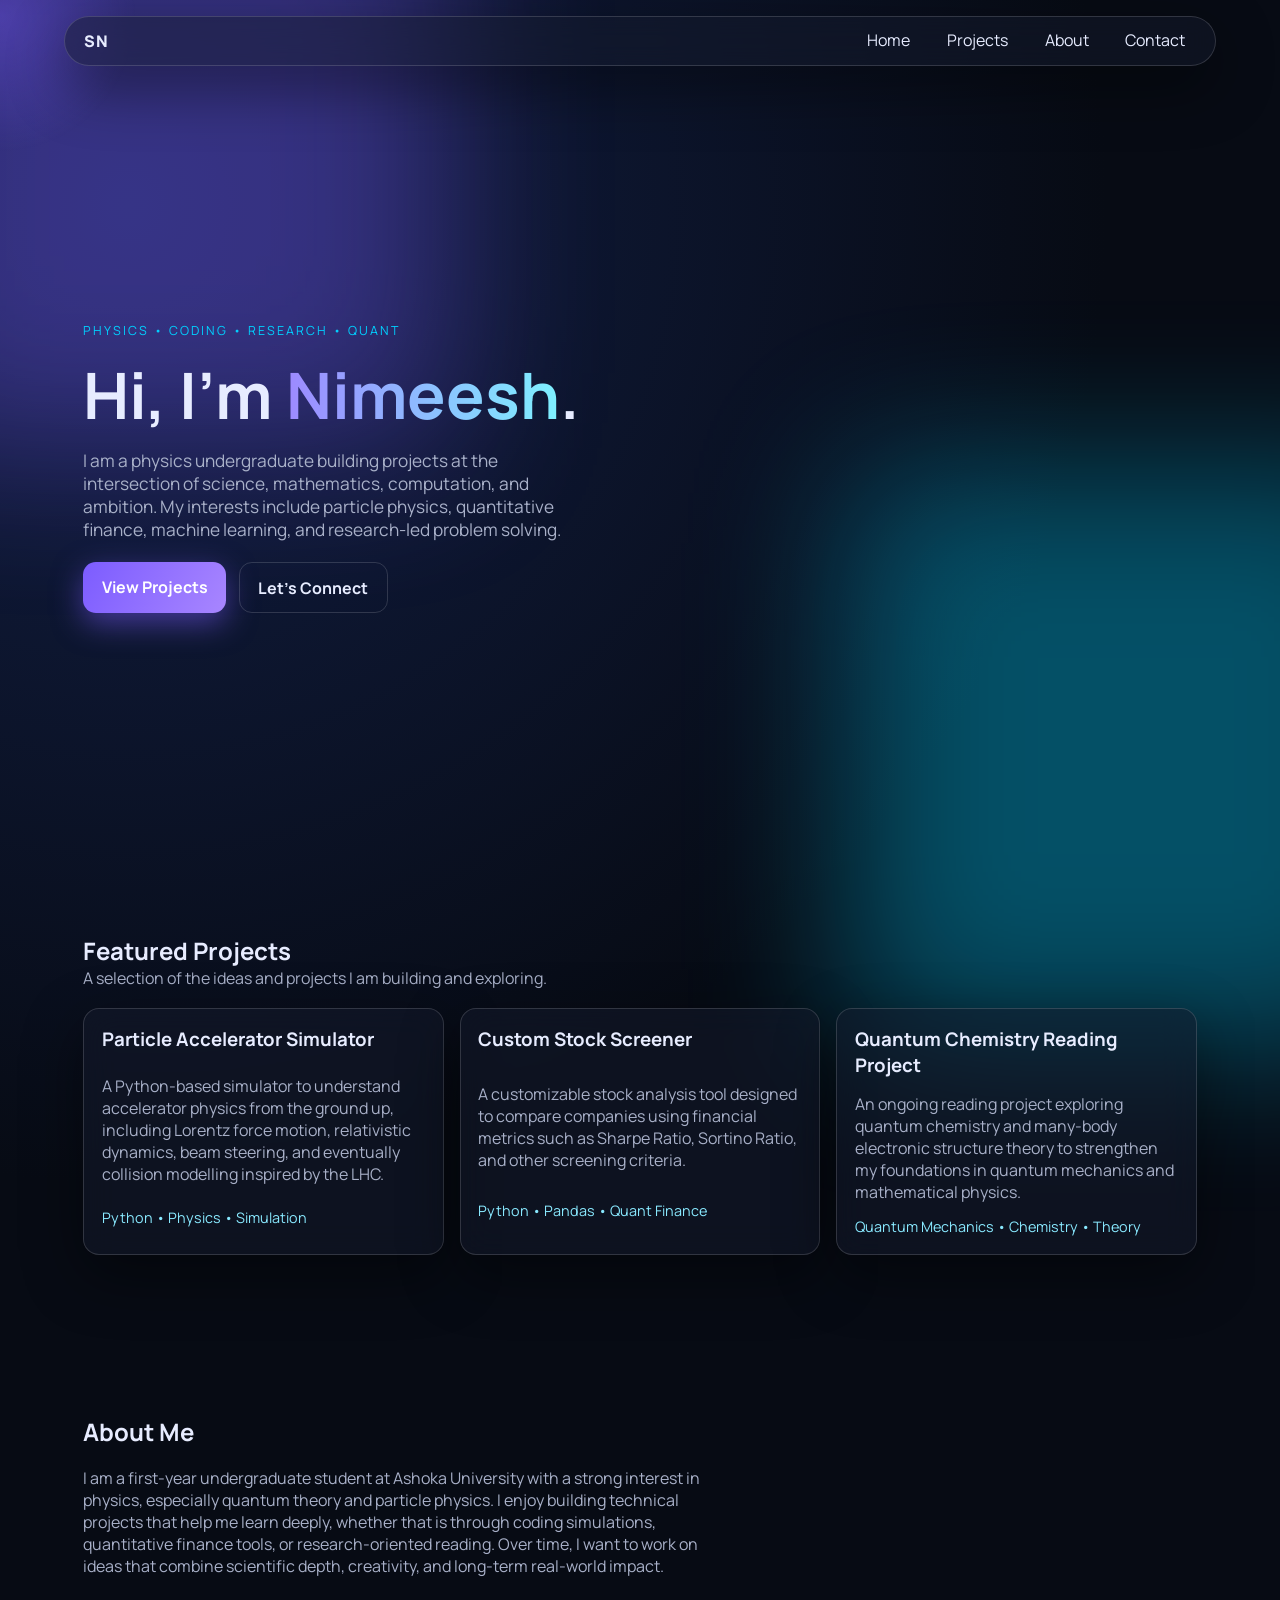
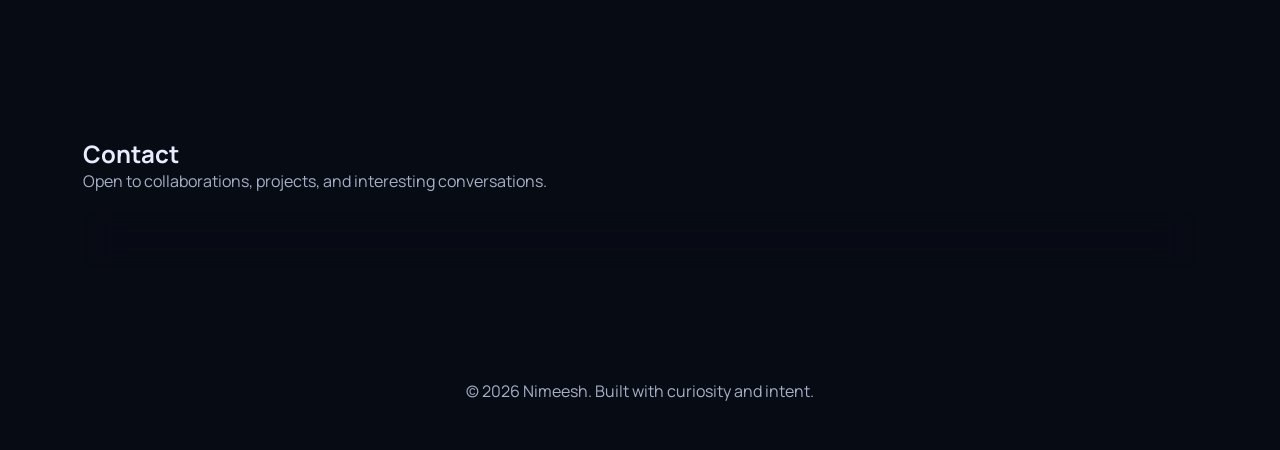
==== index.html @ ecf516fc "Add files via upload" ====
<!DOCTYPE html>
<html lang="en">

<head>
  <meta charset="UTF-8" />
  <meta name="viewport" content="width=device-width, initial-scale=1.0" />
  <title>Portfolio | Nimeesh</title>
  <meta name="description"
    content="Personal portfolio of Nimeesh, a physics undergraduate interested in particle physics, quantitative finance, coding, and research-driven projects." />
  <link rel="preconnect" href="https://fonts.googleapis.com" />
  <link rel="preconnect" href="https://fonts.gstatic.com" crossorigin />
  <link href="https://fonts.googleapis.com/css2?family=Manrope:wght@400;500;700;800&display=swap" rel="stylesheet" />
  <link rel="stylesheet" href="styles.css" />
</head>

<body>
  <div class="cursor-glow" aria-hidden="true"></div>

  <header class="site-header glass">
    <a class="brand" href="#home">SN</a>
    <nav>
      <button class="menu-toggle" aria-expanded="false" aria-controls="primary-nav">
        Menu
      </button>
      <ul id="primary-nav" class="nav-links">
        <li><a href="#home">Home</a></li>
        <li><a href="#projects">Projects</a></li>
        <li><a href="#about">About</a></li>
        <li><a href="#contact">Contact</a></li>
      </ul>
    </nav>
  </header>

  <main id="home" data-page class="page active">
    <section class="hero section reveal">
      <p class="eyebrow">Physics • Coding • Research • Quant</p>
      <h1>Hi, I'm <span class="text-gradient">Nimeesh</span>.</h1>
      <p class="lead">
        I am a physics undergraduate building projects at the intersection of
        science, mathematics, computation, and ambition. My interests include
        particle physics, quantitative finance, machine learning, and research-led problem solving.
      </p>
      <div class="cta-group">
        <a class="btn btn-primary" href="#projects">View Projects</a>
        <a class="btn btn-secondary" href="#contact">Let's Connect</a>
      </div>
    </section>

    <section id="projects" class="section reveal">
      <div class="section-head">
        <h2>Featured Projects</h2>
        <p>A selection of the ideas and projects I am building and exploring.</p>
      </div>

      <div class="project-grid">
        <article class="project-card glass floating">
          <h3>Particle Accelerator Simulator</h3>
          <p>
            A Python-based simulator to understand accelerator physics from the ground up,
            including Lorentz force motion, relativistic dynamics, beam steering,
            and eventually collision modelling inspired by the LHC.
          </p>
          <span>Python • Physics • Simulation</span>
        </article>

        <article class="project-card glass floating">
          <h3>Custom Stock Screener</h3>
          <p>
            A customizable stock analysis tool designed to compare companies using
            financial metrics such as Sharpe Ratio, Sortino Ratio, and other screening criteria.
          </p>
          <span>Python • Pandas • Quant Finance</span>
        </article>

        <article class="project-card glass floating">
          <h3>Quantum Chemistry Reading Project</h3>
          <p>
            An ongoing reading project exploring quantum chemistry and many-body electronic
            structure theory to strengthen my foundations in quantum mechanics and mathematical physics.
          </p>
          <span>Quantum Mechanics • Chemistry • Theory</span>
        </article>
      </div>
    </section>

    <section id="about" class="section reveal">
      <div class="section-head">
        <h2>About Me</h2>
      </div>
      <p class="about-copy">
        I am a first-year undergraduate student at Ashoka University with a strong interest
        in physics, especially quantum theory and particle physics. I enjoy building technical
        projects that help me learn deeply, whether that is through coding simulations,
        quantitative finance tools, or research-oriented reading. Over time, I want to work on
        ideas that combine scientific depth, creativity, and long-term real-world impact.
      </p>
    </section>

    <section id="contact" class="section reveal">
      <div class="section-head">
        <h2>Contact</h2>
        <p>Open to collaborations, projects, and interesting conversations.</p>
      </div>
      <div class="contact-panel glass">
        <a href="mailto:nimeesh16.2007@gmail.com">nimeesh16.2007@gmail.com</a>
        <a href="https://www.linkedin.com/in/your-linkedin" target="_blank" rel="noreferrer">LinkedIn</a>
        <a href="https://github.com/your-github-username" target="_blank" rel="noreferrer">GitHub</a>
      </div>
    </section>
  </main>

  <footer class="site-footer">
    <p>© <span id="year"></span> Nimeesh. Built with curiosity and intent.</p>
  </footer>

  <script src="script.js"></script>
</body>

</html>
---- styles.css ----
:root {
  --bg: #070b14;
  --panel: rgba(20, 26, 44, 0.5);
  --text: #e7ecff;
  --muted: #a8b0c8;
  --accent: #7c5cff;
  --accent-2: #00d0ff;
  --line: rgba(255, 255, 255, 0.15);
  --shadow: 0 20px 60px rgba(0, 0, 0, 0.45);
}

* {
  box-sizing: border-box;
}

html {
  scroll-behavior: smooth;
}

body {
  margin: 0;
  min-height: 100vh;
  font-family: "Manrope", system-ui, sans-serif;
  color: var(--text);
  background: radial-gradient(circle at 10% 10%, #121f46, #070b14 45%), var(--bg);
  overflow-x: hidden;
}

body::before,
body::after {
  content: "";
  position: fixed;
  inset: auto;
  width: 36rem;
  height: 36rem;
  filter: blur(80px);
  opacity: 0.35;
  z-index: -1;
  animation: drift 14s ease-in-out infinite;
}

body::before {
  top: -8rem;
  left: -8rem;
  background: var(--accent);
}

body::after {
  right: -9rem;
  bottom: -9rem;
  background: var(--accent-2);
  animation-delay: -6s;
}

@keyframes drift {
  0%,
  100% {
    transform: translate3d(0, 0, 0) scale(1);
  }
  50% {
    transform: translate3d(3rem, -2rem, 0) scale(1.1);
  }
}

.glass {
  background: var(--panel);
  border: 1px solid var(--line);
  backdrop-filter: blur(16px);
  box-shadow: var(--shadow);
}

.cursor-glow {
  position: fixed;
  width: 20rem;
  height: 20rem;
  border-radius: 50%;
  background: radial-gradient(circle, rgba(124, 92, 255, 0.35), transparent 60%);
  pointer-events: none;
  z-index: -1;
  transform: translate(-50%, -50%);
  transition: left 0.18s ease, top 0.18s ease;
}

.site-header {
  position: sticky;
  top: 1rem;
  max-width: 72rem;
  margin: 1rem auto;
  padding: 0.8rem 1.2rem;
  border-radius: 999px;
  display: flex;
  align-items: center;
  justify-content: space-between;
  z-index: 9;
}

.brand {
  color: var(--text);
  text-decoration: none;
  font-weight: 800;
  letter-spacing: 0.08em;
}

.menu-toggle {
  display: none;
  background: transparent;
  color: var(--text);
  border: 1px solid var(--line);
  border-radius: 0.8rem;
  padding: 0.4rem 0.8rem;
}

.nav-links {
  display: flex;
  list-style: none;
  gap: 1rem;
  margin: 0;
  padding: 0;
}

.nav-links a {
  color: var(--text);
  text-decoration: none;
  padding: 0.4rem 0.65rem;
  border-radius: 0.6rem;
  transition: background 0.25s ease, transform 0.25s ease;
}

.nav-links a:hover {
  background: rgba(255, 255, 255, 0.1);
  transform: translateY(-2px);
}

.page {
  opacity: 0;
  transform: translateY(20px) scale(0.98);
  transition: opacity 0.6s ease, transform 0.6s ease;
}

.page.active {
  opacity: 1;
  transform: translateY(0) scale(1);
}

.section {
  max-width: 72rem;
  margin: 0 auto;
  padding: 5rem 1.2rem;
}

.hero {
  min-height: calc(100vh - 8rem);
  display: grid;
  align-content: center;
  gap: 1.3rem;
}

.eyebrow {
  text-transform: uppercase;
  color: var(--accent-2);
  letter-spacing: 0.16em;
  font-size: 0.78rem;
}

h1,
h2,
h3,
p {
  margin: 0;
}

h1 {
  font-size: clamp(2.2rem, 5vw, 4.2rem);
  line-height: 1.08;
}

.text-gradient {
  background: linear-gradient(90deg, #9d89ff, #7ef1ff);
  -webkit-background-clip: text;
  color: transparent;
}

.lead {
  color: var(--muted);
  max-width: 46ch;
  font-size: 1.08rem;
}

.cta-group {
  display: flex;
  flex-wrap: wrap;
  gap: 0.8rem;
}

.btn {
  text-decoration: none;
  font-weight: 700;
  padding: 0.85rem 1.15rem;
  border-radius: 0.8rem;
  transition: transform 0.25s ease, box-shadow 0.25s ease;
}

.btn:hover {
  transform: translateY(-2px);
}

.btn-primary {
  color: white;
  background: linear-gradient(120deg, var(--accent), #a886ff);
  box-shadow: 0 10px 30px rgba(124, 92, 255, 0.5);
}

.btn-secondary {
  color: var(--text);
  border: 1px solid var(--line);
}

.section-head {
  margin-bottom: 1.2rem;
}

.section-head p,
.about-copy {
  color: var(--muted);
  max-width: 62ch;
}

.project-grid {
  display: grid;
  grid-template-columns: repeat(auto-fit, minmax(220px, 1fr));
  gap: 1rem;
}

.project-card {
  border-radius: 1rem;
  padding: 1.1rem;
  display: grid;
  gap: 0.9rem;
}

.project-card p {
  color: var(--muted);
}

.project-card span {
  color: #89e9ff;
  font-size: 0.9rem;
}

.floating {
  animation: bob 5s ease-in-out infinite;
}

.floating:nth-child(2) {
  animation-delay: -1.6s;
}

.floating:nth-child(3) {
  animation-delay: -3.1s;
}

@keyframes bob {
  0%,
  100% {
    transform: translateY(0);
  }
  50% {
    transform: translateY(-6px);
  }
}

.contact-panel {
  border-radius: 1rem;
  padding: 1rem;
  display: flex;
  flex-wrap: wrap;
  gap: 1rem;
}

.contact-panel a {
  color: var(--text);
  text-decoration: none;
  border-bottom: 1px solid transparent;
  transition: border-color 0.2s ease;
}

.contact-panel a:hover {
  border-color: currentColor;
}

.site-footer {
  padding: 2rem 1rem 3rem;
  text-align: center;
  color: var(--muted);
}

.reveal {
  opacity: 0;
  transform: translateY(26px);
  transition: opacity 0.6s ease, transform 0.6s ease;
}

.reveal.visible {
  opacity: 1;
  transform: translateY(0);
}

@media (max-width: 760px) {
  .site-header {
    border-radius: 1rem;
  }

  .menu-toggle {
    display: inline-block;
  }

  .nav-links {
    position: absolute;
    right: 1rem;
    top: 4rem;
    flex-direction: column;
    width: min(60vw, 13rem);
    padding: 0.8rem;
    border-radius: 0.8rem;
    background: #0f1731;
    border: 1px solid var(--line);
    display: none;
  }

  .nav-links.open {
    display: flex;
  }
}
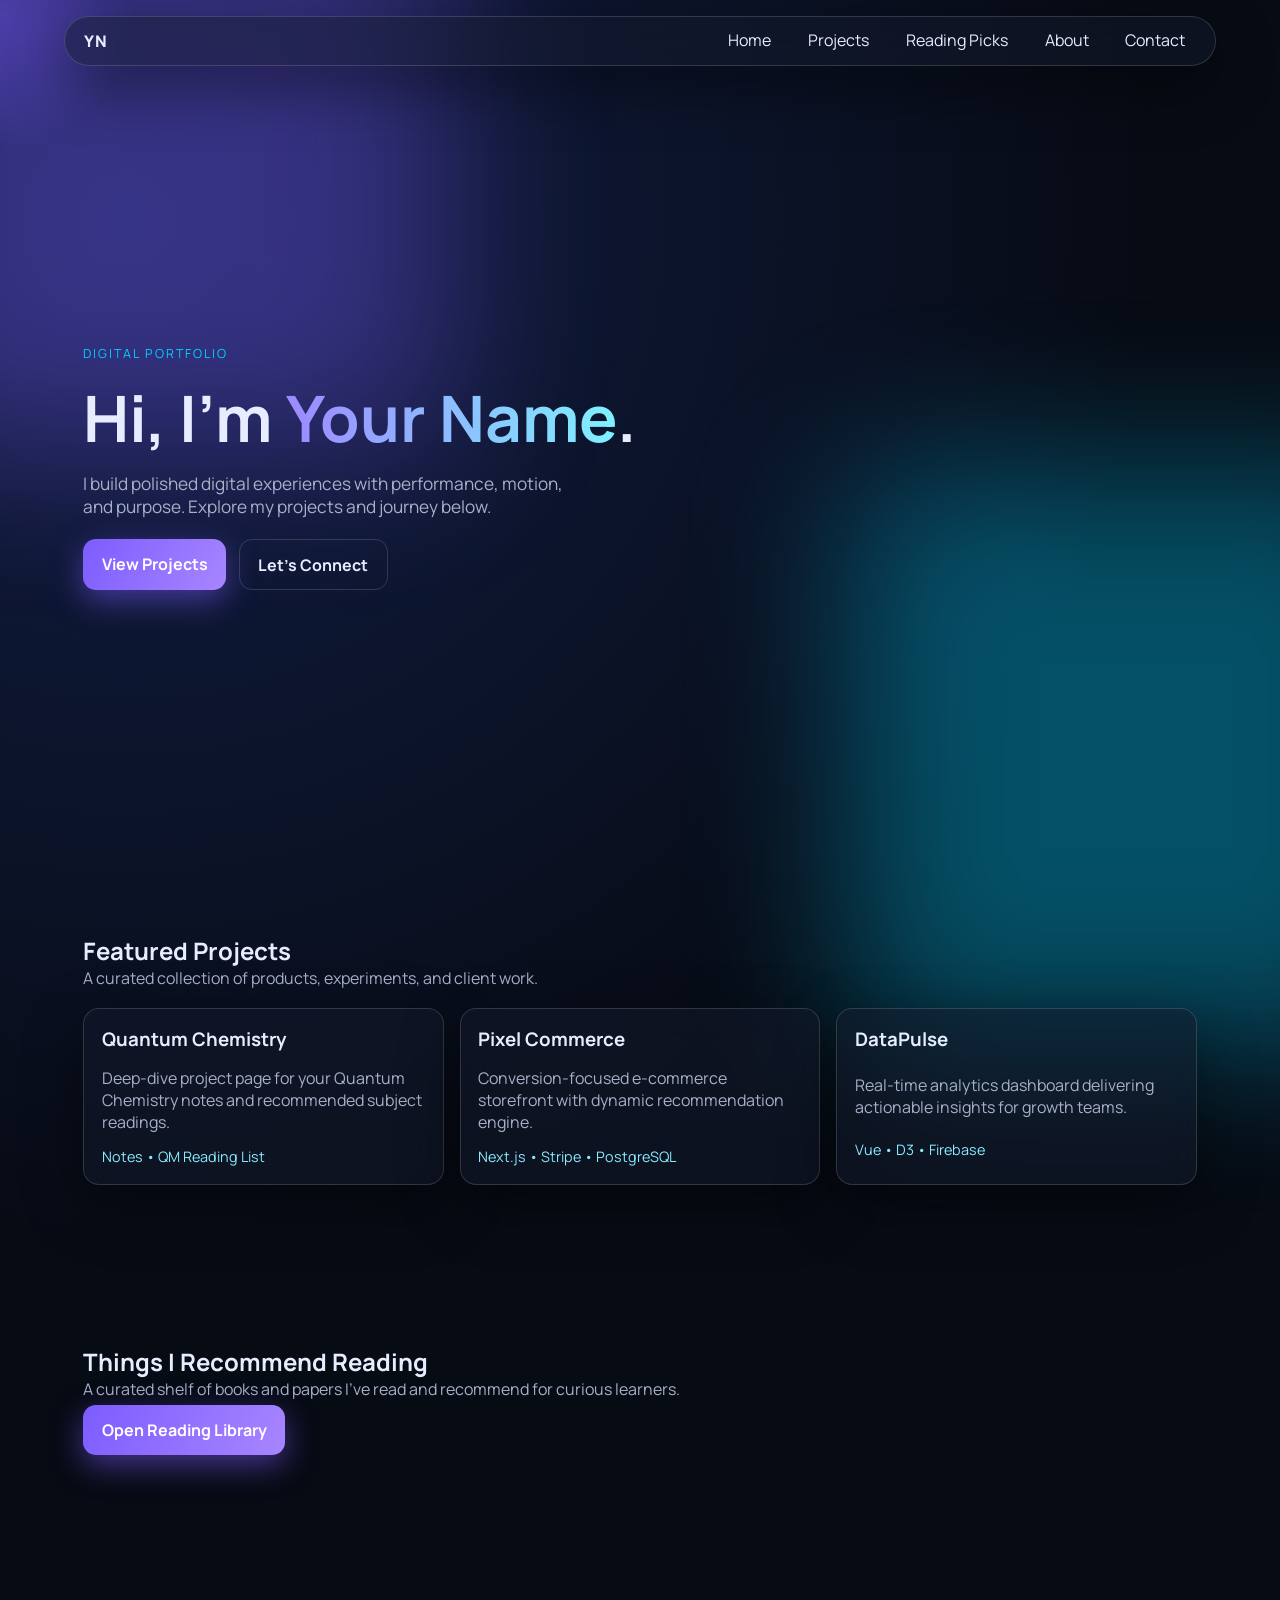
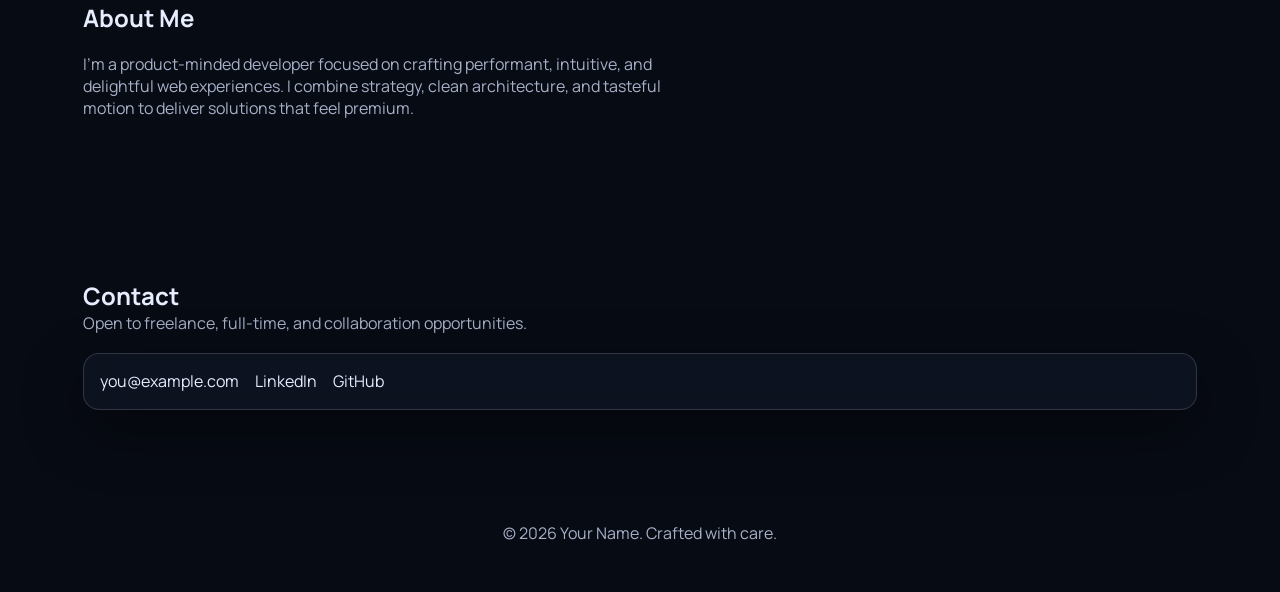
==== commit 154d4e0b: "Add files via upload" ====
--- a/index.html
+++ b/index.html
@@ -2,118 +2,117 @@
 <html lang="en">
 
 <head>
-  <meta charset="UTF-8" />
-  <meta name="viewport" content="width=device-width, initial-scale=1.0" />
-  <title>Portfolio | Nimeesh</title>
-  <meta name="description"
-    content="Personal portfolio of Nimeesh, a physics undergraduate interested in particle physics, quantitative finance, coding, and research-driven projects." />
-  <link rel="preconnect" href="https://fonts.googleapis.com" />
-  <link rel="preconnect" href="https://fonts.gstatic.com" crossorigin />
-  <link href="https://fonts.googleapis.com/css2?family=Manrope:wght@400;500;700;800&display=swap" rel="stylesheet" />
-  <link rel="stylesheet" href="styles.css" />
+    <meta charset="UTF-8" />
+    <meta name="viewport" content="width=device-width, initial-scale=1.0" />
+    <title>Portfolio | Your Name</title>
+    <meta name="description"
+        content="Professional personal website to showcase projects, skills, and contact information." />
+    <link rel="preconnect" href="https://fonts.googleapis.com" />
+    <link rel="preconnect" href="https://fonts.gstatic.com" crossorigin />
+    <link href="https://fonts.googleapis.com/css2?family=Manrope:wght@400;500;700;800&display=swap" rel="stylesheet" />
+    <link rel="stylesheet" href="styles.css" />
 </head>
 
 <body>
-  <div class="cursor-glow" aria-hidden="true"></div>
+    <div class="cursor-glow" aria-hidden="true"></div>
 
-  <header class="site-header glass">
-    <a class="brand" href="#home">SN</a>
-    <nav>
-      <button class="menu-toggle" aria-expanded="false" aria-controls="primary-nav">
-        Menu
-      </button>
-      <ul id="primary-nav" class="nav-links">
-        <li><a href="#home">Home</a></li>
-        <li><a href="#projects">Projects</a></li>
-        <li><a href="#about">About</a></li>
-        <li><a href="#contact">Contact</a></li>
-      </ul>
-    </nav>
-  </header>
+    <header class="site-header glass">
+        <a class="brand" href="index.html#home">YN</a>
+        <nav>
+            <button class="menu-toggle" aria-expanded="false" aria-controls="primary-nav">
+                Menu
+            </button>
+            <ul id="primary-nav" class="nav-links">
+                <li><a href="#home">Home</a></li>
+                <li><a href="#projects">Projects</a></li>
+                <li><a href="#reading-picks">Reading Picks</a></li>
+                <li><a href="#about">About</a></li>
+                <li><a href="#contact">Contact</a></li>
+            </ul>
+        </nav>
+    </header>
 
-  <main id="home" data-page class="page active">
-    <section class="hero section reveal">
-      <p class="eyebrow">Physics • Coding • Research • Quant</p>
-      <h1>Hi, I'm <span class="text-gradient">Nimeesh</span>.</h1>
-      <p class="lead">
-        I am a physics undergraduate building projects at the intersection of
-        science, mathematics, computation, and ambition. My interests include
-        particle physics, quantitative finance, machine learning, and research-led problem solving.
-      </p>
-      <div class="cta-group">
-        <a class="btn btn-primary" href="#projects">View Projects</a>
-        <a class="btn btn-secondary" href="#contact">Let's Connect</a>
-      </div>
-    </section>
+    <main id="home" data-page class="page active">
+        <section class="hero section reveal">
+            <p class="eyebrow">Digital Portfolio</p>
+            <h1>Hi, I'm <span class="text-gradient">Your Name</span>.</h1>
+            <p class="lead">
+                I build polished digital experiences with performance, motion, and purpose.
+                Explore my projects and journey below.
+            </p>
+            <div class="cta-group">
+                <a class="btn btn-primary" href="#projects">View Projects</a>
+                <a class="btn btn-secondary" href="#contact">Let's Connect</a>
+            </div>
+        </section>
 
-    <section id="projects" class="section reveal">
-      <div class="section-head">
-        <h2>Featured Projects</h2>
-        <p>A selection of the ideas and projects I am building and exploring.</p>
-      </div>
+        <section id="projects" class="section reveal">
+            <div class="section-head">
+                <h2>Featured Projects</h2>
+                <p>A curated collection of products, experiments, and client work.</p>
+            </div>
 
-      <div class="project-grid">
-        <article class="project-card glass floating">
-          <h3>Particle Accelerator Simulator</h3>
-          <p>
-            A Python-based simulator to understand accelerator physics from the ground up,
-            including Lorentz force motion, relativistic dynamics, beam steering,
-            and eventually collision modelling inspired by the LHC.
-          </p>
-          <span>Python • Physics • Simulation</span>
-        </article>
+            <div class="project-grid">
+                <a class="project-card glass floating card-link" href="quantum-chemistry.html">
+                    <h3>Quantum Chemistry</h3>
+                    <p>
+                        Deep-dive project page for your Quantum Chemistry notes and recommended subject
+                        readings.
+                    </p>
+                    <span>Notes • QM Reading List</span>
+                </a>
+                <article class="project-card glass floating">
+                    <h3>Pixel Commerce</h3>
+                    <p>Conversion-focused e-commerce storefront with dynamic recommendation engine.</p>
+                    <span>Next.js • Stripe • PostgreSQL</span>
+                </article>
+                <article class="project-card glass floating">
+                    <h3>DataPulse</h3>
+                    <p>Real-time analytics dashboard delivering actionable insights for growth teams.</p>
+                    <span>Vue • D3 • Firebase</span>
+                </article>
+            </div>
+        </section>
 
-        <article class="project-card glass floating">
-          <h3>Custom Stock Screener</h3>
-          <p>
-            A customizable stock analysis tool designed to compare companies using
-            financial metrics such as Sharpe Ratio, Sortino Ratio, and other screening criteria.
-          </p>
-          <span>Python • Pandas • Quant Finance</span>
-        </article>
+        <section id="reading-picks" class="section reveal">
+            <div class="section-head">
+                <h2>Things I Recommend Reading</h2>
+                <p>
+                    A curated shelf of books and papers I've read and recommend for curious learners.
+                </p>
+            </div>
+            <a class="btn btn-primary" href="recommended-readings.html">Open Reading Library</a>
+        </section>
 
-        <article class="project-card glass floating">
-          <h3>Quantum Chemistry Reading Project</h3>
-          <p>
-            An ongoing reading project exploring quantum chemistry and many-body electronic
-            structure theory to strengthen my foundations in quantum mechanics and mathematical physics.
-          </p>
-          <span>Quantum Mechanics • Chemistry • Theory</span>
-        </article>
-      </div>
-    </section>
+        <section id="about" class="section reveal">
+            <div class="section-head">
+                <h2>About Me</h2>
+            </div>
+            <p class="about-copy">
+                I'm a product-minded developer focused on crafting performant, intuitive, and
+                delightful web experiences. I combine strategy, clean architecture, and tasteful
+                motion to deliver solutions that feel premium.
+            </p>
+        </section>
 
-    <section id="about" class="section reveal">
-      <div class="section-head">
-        <h2>About Me</h2>
-      </div>
-      <p class="about-copy">
-        I am a first-year undergraduate student at Ashoka University with a strong interest
-        in physics, especially quantum theory and particle physics. I enjoy building technical
-        projects that help me learn deeply, whether that is through coding simulations,
-        quantitative finance tools, or research-oriented reading. Over time, I want to work on
-        ideas that combine scientific depth, creativity, and long-term real-world impact.
-      </p>
-    </section>
+        <section id="contact" class="section reveal">
+            <div class="section-head">
+                <h2>Contact</h2>
+                <p>Open to freelance, full-time, and collaboration opportunities.</p>
+            </div>
+            <div class="contact-panel glass">
+                <a href="mailto:you@example.com">you@example.com</a>
+                <a href="https://www.linkedin.com" target="_blank" rel="noreferrer">LinkedIn</a>
+                <a href="https://github.com" target="_blank" rel="noreferrer">GitHub</a>
+            </div>
+        </section>
+    </main>
 
-    <section id="contact" class="section reveal">
-      <div class="section-head">
-        <h2>Contact</h2>
-        <p>Open to collaborations, projects, and interesting conversations.</p>
-      </div>
-      <div class="contact-panel glass">
-        <a href="mailto:nimeesh16.2007@gmail.com">nimeesh16.2007@gmail.com</a>
-        <a href="https://www.linkedin.com/in/your-linkedin" target="_blank" rel="noreferrer">LinkedIn</a>
-        <a href="https://github.com/your-github-username" target="_blank" rel="noreferrer">GitHub</a>
-      </div>
-    </section>
-  </main>
+    <footer class="site-footer">
+        <p>© <span id="year"></span> Your Name. Crafted with care.</p>
+    </footer>
 
-  <footer class="site-footer">
-    <p>© <span id="year"></span> Nimeesh. Built with curiosity and intent.</p>
-  </footer>
-
-  <script src="script.js"></script>
+    <script src="script.js"></script>
 </body>
 
 </html>
--- a/styles.css
+++ b/styles.css
@@ -1,333 +1,368 @@
 :root {
-  --bg: #070b14;
-  --panel: rgba(20, 26, 44, 0.5);
-  --text: #e7ecff;
-  --muted: #a8b0c8;
-  --accent: #7c5cff;
-  --accent-2: #00d0ff;
-  --line: rgba(255, 255, 255, 0.15);
-  --shadow: 0 20px 60px rgba(0, 0, 0, 0.45);
+    --bg: #070b14;
+    --panel: rgba(20, 26, 44, 0.5);
+    --text: #e7ecff;
+    --muted: #a8b0c8;
+    --accent: #7c5cff;
+    --accent-2: #00d0ff;
+    --line: rgba(255, 255, 255, 0.15);
+    --shadow: 0 20px 60px rgba(0, 0, 0, 0.45);
 }
 
 * {
-  box-sizing: border-box;
+    box-sizing: border-box;
 }
 
 html {
-  scroll-behavior: smooth;
+    scroll-behavior: smooth;
 }
 
 body {
-  margin: 0;
-  min-height: 100vh;
-  font-family: "Manrope", system-ui, sans-serif;
-  color: var(--text);
-  background: radial-gradient(circle at 10% 10%, #121f46, #070b14 45%), var(--bg);
-  overflow-x: hidden;
+    margin: 0;
+    min-height: 100vh;
+    font-family: "Manrope", system-ui, sans-serif;
+    color: var(--text);
+    background: radial-gradient(circle at 10% 10%, #121f46, #070b14 45%), var(--bg);
+    overflow-x: hidden;
 }
 
 body::before,
 body::after {
-  content: "";
-  position: fixed;
-  inset: auto;
-  width: 36rem;
-  height: 36rem;
-  filter: blur(80px);
-  opacity: 0.35;
-  z-index: -1;
-  animation: drift 14s ease-in-out infinite;
+    content: "";
+    position: fixed;
+    inset: auto;
+    width: 36rem;
+    height: 36rem;
+    filter: blur(80px);
+    opacity: 0.35;
+    z-index: -1;
+    animation: drift 14s ease-in-out infinite;
 }
 
 body::before {
-  top: -8rem;
-  left: -8rem;
-  background: var(--accent);
+    top: -8rem;
+    left: -8rem;
+    background: var(--accent);
 }
 
 body::after {
-  right: -9rem;
-  bottom: -9rem;
-  background: var(--accent-2);
-  animation-delay: -6s;
+    right: -9rem;
+    bottom: -9rem;
+    background: var(--accent-2);
+    animation-delay: -6s;
 }
 
 @keyframes drift {
-  0%,
-  100% {
-    transform: translate3d(0, 0, 0) scale(1);
-  }
-  50% {
-    transform: translate3d(3rem, -2rem, 0) scale(1.1);
-  }
+
+    0%,
+    100% {
+        transform: translate3d(0, 0, 0) scale(1);
+    }
+
+    50% {
+        transform: translate3d(3rem, -2rem, 0) scale(1.1);
+    }
 }
 
 .glass {
-  background: var(--panel);
-  border: 1px solid var(--line);
-  backdrop-filter: blur(16px);
-  box-shadow: var(--shadow);
+    background: var(--panel);
+    border: 1px solid var(--line);
+    backdrop-filter: blur(16px);
+    box-shadow: var(--shadow);
 }
 
 .cursor-glow {
-  position: fixed;
-  width: 20rem;
-  height: 20rem;
-  border-radius: 50%;
-  background: radial-gradient(circle, rgba(124, 92, 255, 0.35), transparent 60%);
-  pointer-events: none;
-  z-index: -1;
-  transform: translate(-50%, -50%);
-  transition: left 0.18s ease, top 0.18s ease;
+    position: fixed;
+    width: 20rem;
+    height: 20rem;
+    border-radius: 50%;
+    background: radial-gradient(circle, rgba(124, 92, 255, 0.35), transparent 60%);
+    pointer-events: none;
+    z-index: -1;
+    transform: translate(-50%, -50%);
+    transition: left 0.18s ease, top 0.18s ease;
 }
 
 .site-header {
-  position: sticky;
-  top: 1rem;
-  max-width: 72rem;
-  margin: 1rem auto;
-  padding: 0.8rem 1.2rem;
-  border-radius: 999px;
-  display: flex;
-  align-items: center;
-  justify-content: space-between;
-  z-index: 9;
+    position: sticky;
+    top: 1rem;
+    max-width: 72rem;
+    margin: 1rem auto;
+    padding: 0.8rem 1.2rem;
+    border-radius: 999px;
+    display: flex;
+    align-items: center;
+    justify-content: space-between;
+    z-index: 9;
 }
 
 .brand {
-  color: var(--text);
-  text-decoration: none;
-  font-weight: 800;
-  letter-spacing: 0.08em;
+    color: var(--text);
+    text-decoration: none;
+    font-weight: 800;
+    letter-spacing: 0.08em;
 }
 
 .menu-toggle {
-  display: none;
-  background: transparent;
-  color: var(--text);
-  border: 1px solid var(--line);
-  border-radius: 0.8rem;
-  padding: 0.4rem 0.8rem;
+    display: none;
+    background: transparent;
+    color: var(--text);
+    border: 1px solid var(--line);
+    border-radius: 0.8rem;
+    padding: 0.4rem 0.8rem;
 }
 
 .nav-links {
-  display: flex;
-  list-style: none;
-  gap: 1rem;
-  margin: 0;
-  padding: 0;
+    display: flex;
+    list-style: none;
+    gap: 1rem;
+    margin: 0;
+    padding: 0;
 }
 
 .nav-links a {
-  color: var(--text);
-  text-decoration: none;
-  padding: 0.4rem 0.65rem;
-  border-radius: 0.6rem;
-  transition: background 0.25s ease, transform 0.25s ease;
+    color: var(--text);
+    text-decoration: none;
+    padding: 0.4rem 0.65rem;
+    border-radius: 0.6rem;
+    transition: background 0.25s ease, transform 0.25s ease;
 }
 
 .nav-links a:hover {
-  background: rgba(255, 255, 255, 0.1);
-  transform: translateY(-2px);
+    background: rgba(255, 255, 255, 0.1);
+    transform: translateY(-2px);
 }
 
 .page {
-  opacity: 0;
-  transform: translateY(20px) scale(0.98);
-  transition: opacity 0.6s ease, transform 0.6s ease;
+    opacity: 0;
+    transform: translateY(20px) scale(0.98);
+    transition: opacity 0.6s ease, transform 0.6s ease;
 }
 
 .page.active {
-  opacity: 1;
-  transform: translateY(0) scale(1);
+    opacity: 1;
+    transform: translateY(0) scale(1);
 }
 
 .section {
-  max-width: 72rem;
-  margin: 0 auto;
-  padding: 5rem 1.2rem;
+    max-width: 72rem;
+    margin: 0 auto;
+    padding: 5rem 1.2rem;
 }
 
 .hero {
-  min-height: calc(100vh - 8rem);
-  display: grid;
-  align-content: center;
-  gap: 1.3rem;
+    min-height: calc(100vh - 8rem);
+    display: grid;
+    align-content: center;
+    gap: 1.3rem;
 }
 
 .eyebrow {
-  text-transform: uppercase;
-  color: var(--accent-2);
-  letter-spacing: 0.16em;
-  font-size: 0.78rem;
+    text-transform: uppercase;
+    color: var(--accent-2);
+    letter-spacing: 0.16em;
+    font-size: 0.78rem;
 }
 
 h1,
 h2,
 h3,
 p {
-  margin: 0;
+    margin: 0;
 }
 
 h1 {
-  font-size: clamp(2.2rem, 5vw, 4.2rem);
-  line-height: 1.08;
+    font-size: clamp(2.2rem, 5vw, 4.2rem);
+    line-height: 1.08;
 }
 
 .text-gradient {
-  background: linear-gradient(90deg, #9d89ff, #7ef1ff);
-  -webkit-background-clip: text;
-  color: transparent;
+    background: linear-gradient(90deg, #9d89ff, #7ef1ff);
+    -webkit-background-clip: text;
+    color: transparent;
 }
 
 .lead {
-  color: var(--muted);
-  max-width: 46ch;
-  font-size: 1.08rem;
+    color: var(--muted);
+    max-width: 46ch;
+    font-size: 1.08rem;
 }
 
 .cta-group {
-  display: flex;
-  flex-wrap: wrap;
-  gap: 0.8rem;
+    display: flex;
+    flex-wrap: wrap;
+    gap: 0.8rem;
 }
 
 .btn {
-  text-decoration: none;
-  font-weight: 700;
-  padding: 0.85rem 1.15rem;
-  border-radius: 0.8rem;
-  transition: transform 0.25s ease, box-shadow 0.25s ease;
+    text-decoration: none;
+    font-weight: 700;
+    padding: 0.85rem 1.15rem;
+    border-radius: 0.8rem;
+    transition: transform 0.25s ease, box-shadow 0.25s ease;
 }
 
 .btn:hover {
-  transform: translateY(-2px);
+    transform: translateY(-2px);
 }
 
 .btn-primary {
-  color: white;
-  background: linear-gradient(120deg, var(--accent), #a886ff);
-  box-shadow: 0 10px 30px rgba(124, 92, 255, 0.5);
+    color: white;
+    background: linear-gradient(120deg, var(--accent), #a886ff);
+    box-shadow: 0 10px 30px rgba(124, 92, 255, 0.5);
 }
 
 .btn-secondary {
-  color: var(--text);
-  border: 1px solid var(--line);
+    color: var(--text);
+    border: 1px solid var(--line);
 }
 
 .section-head {
-  margin-bottom: 1.2rem;
+    margin-bottom: 1.2rem;
 }
 
 .section-head p,
 .about-copy {
-  color: var(--muted);
-  max-width: 62ch;
+    color: var(--muted);
+    max-width: 62ch;
 }
 
 .project-grid {
-  display: grid;
-  grid-template-columns: repeat(auto-fit, minmax(220px, 1fr));
-  gap: 1rem;
+    display: grid;
+    grid-template-columns: repeat(auto-fit, minmax(220px, 1fr));
+    gap: 1rem;
 }
 
 .project-card {
-  border-radius: 1rem;
-  padding: 1.1rem;
-  display: grid;
-  gap: 0.9rem;
+    border-radius: 1rem;
+    padding: 1.1rem;
+    display: grid;
+    gap: 0.9rem;
 }
 
 .project-card p {
-  color: var(--muted);
+    color: var(--muted);
 }
 
 .project-card span {
-  color: #89e9ff;
-  font-size: 0.9rem;
+    color: #89e9ff;
+    font-size: 0.9rem;
 }
 
 .floating {
-  animation: bob 5s ease-in-out infinite;
+    animation: bob 5s ease-in-out infinite;
 }
 
 .floating:nth-child(2) {
-  animation-delay: -1.6s;
+    animation-delay: -1.6s;
 }
 
 .floating:nth-child(3) {
-  animation-delay: -3.1s;
+    animation-delay: -3.1s;
 }
 
 @keyframes bob {
-  0%,
-  100% {
+
+    0%,
+    100% {
+        transform: translateY(0);
+    }
+
+    50% {
+        transform: translateY(-6px);
+    }
+}
+
+.contact-panel {
+    border-radius: 1rem;
+    padding: 1rem;
+    display: flex;
+    flex-wrap: wrap;
+    gap: 1rem;
+}
+
+.contact-panel a {
+    color: var(--text);
+    text-decoration: none;
+    border-bottom: 1px solid transparent;
+    transition: border-color 0.2s ease;
+}
+
+.contact-panel a:hover {
+    border-color: currentColor;
+}
+
+.site-footer {
+    padding: 2rem 1rem 3rem;
+    text-align: center;
+    color: var(--muted);
+}
+
+.reveal {
+    opacity: 0;
+    transform: translateY(26px);
+    transition: opacity 0.6s ease, transform 0.6s ease;
+}
+
+.reveal.visible {
+    opacity: 1;
     transform: translateY(0);
-  }
-  50% {
-    transform: translateY(-6px);
-  }
-}
-
-.contact-panel {
-  border-radius: 1rem;
-  padding: 1rem;
-  display: flex;
-  flex-wrap: wrap;
-  gap: 1rem;
-}
-
-.contact-panel a {
-  color: var(--text);
-  text-decoration: none;
-  border-bottom: 1px solid transparent;
-  transition: border-color 0.2s ease;
-}
-
-.contact-panel a:hover {
-  border-color: currentColor;
-}
-
-.site-footer {
-  padding: 2rem 1rem 3rem;
-  text-align: center;
-  color: var(--muted);
-}
-
-.reveal {
-  opacity: 0;
-  transform: translateY(26px);
-  transition: opacity 0.6s ease, transform 0.6s ease;
-}
-
-.reveal.visible {
-  opacity: 1;
-  transform: translateY(0);
 }
 
 @media (max-width: 760px) {
-  .site-header {
-    border-radius: 1rem;
-  }
-
-  .menu-toggle {
-    display: inline-block;
-  }
-
-  .nav-links {
-    position: absolute;
-    right: 1rem;
-    top: 4rem;
-    flex-direction: column;
-    width: min(60vw, 13rem);
-    padding: 0.8rem;
-    border-radius: 0.8rem;
-    background: #0f1731;
-    border: 1px solid var(--line);
-    display: none;
-  }
-
-  .nav-links.open {
-    display: flex;
-  }
-}
+    .site-header {
+        border-radius: 1rem;
+    }
+
+    .menu-toggle {
+        display: inline-block;
+    }
+
+    .nav-links {
+        position: absolute;
+        right: 1rem;
+        top: 4rem;
+        flex-direction: column;
+        width: min(60vw, 13rem);
+        padding: 0.8rem;
+        border-radius: 0.8rem;
+        background: #0f1731;
+        border: 1px solid var(--line);
+        display: none;
+    }
+
+    .nav-links.open {
+        display: flex;
+    }
+}
+
+
+.card-link {
+    text-decoration: none;
+    color: inherit;
+}
+
+.card-link:hover {
+    border-color: rgba(126, 241, 255, 0.5);
+}
+
+.always-open {
+    display: flex;
+}
+
+.quantum-theme {
+    background: radial-gradient(circle at 8% 10%, #1e2e66, #070b14 45%), var(--bg);
+}
+
+.quantum-theme::before {
+    background: #7c5cff;
+}
+
+.quantum-theme::after {
+    background: #6af2ff;
+}
+
+.quantum-theme .hero h1::after {
+    content: " ⚛";
+    color: #7ef1ff;
+}
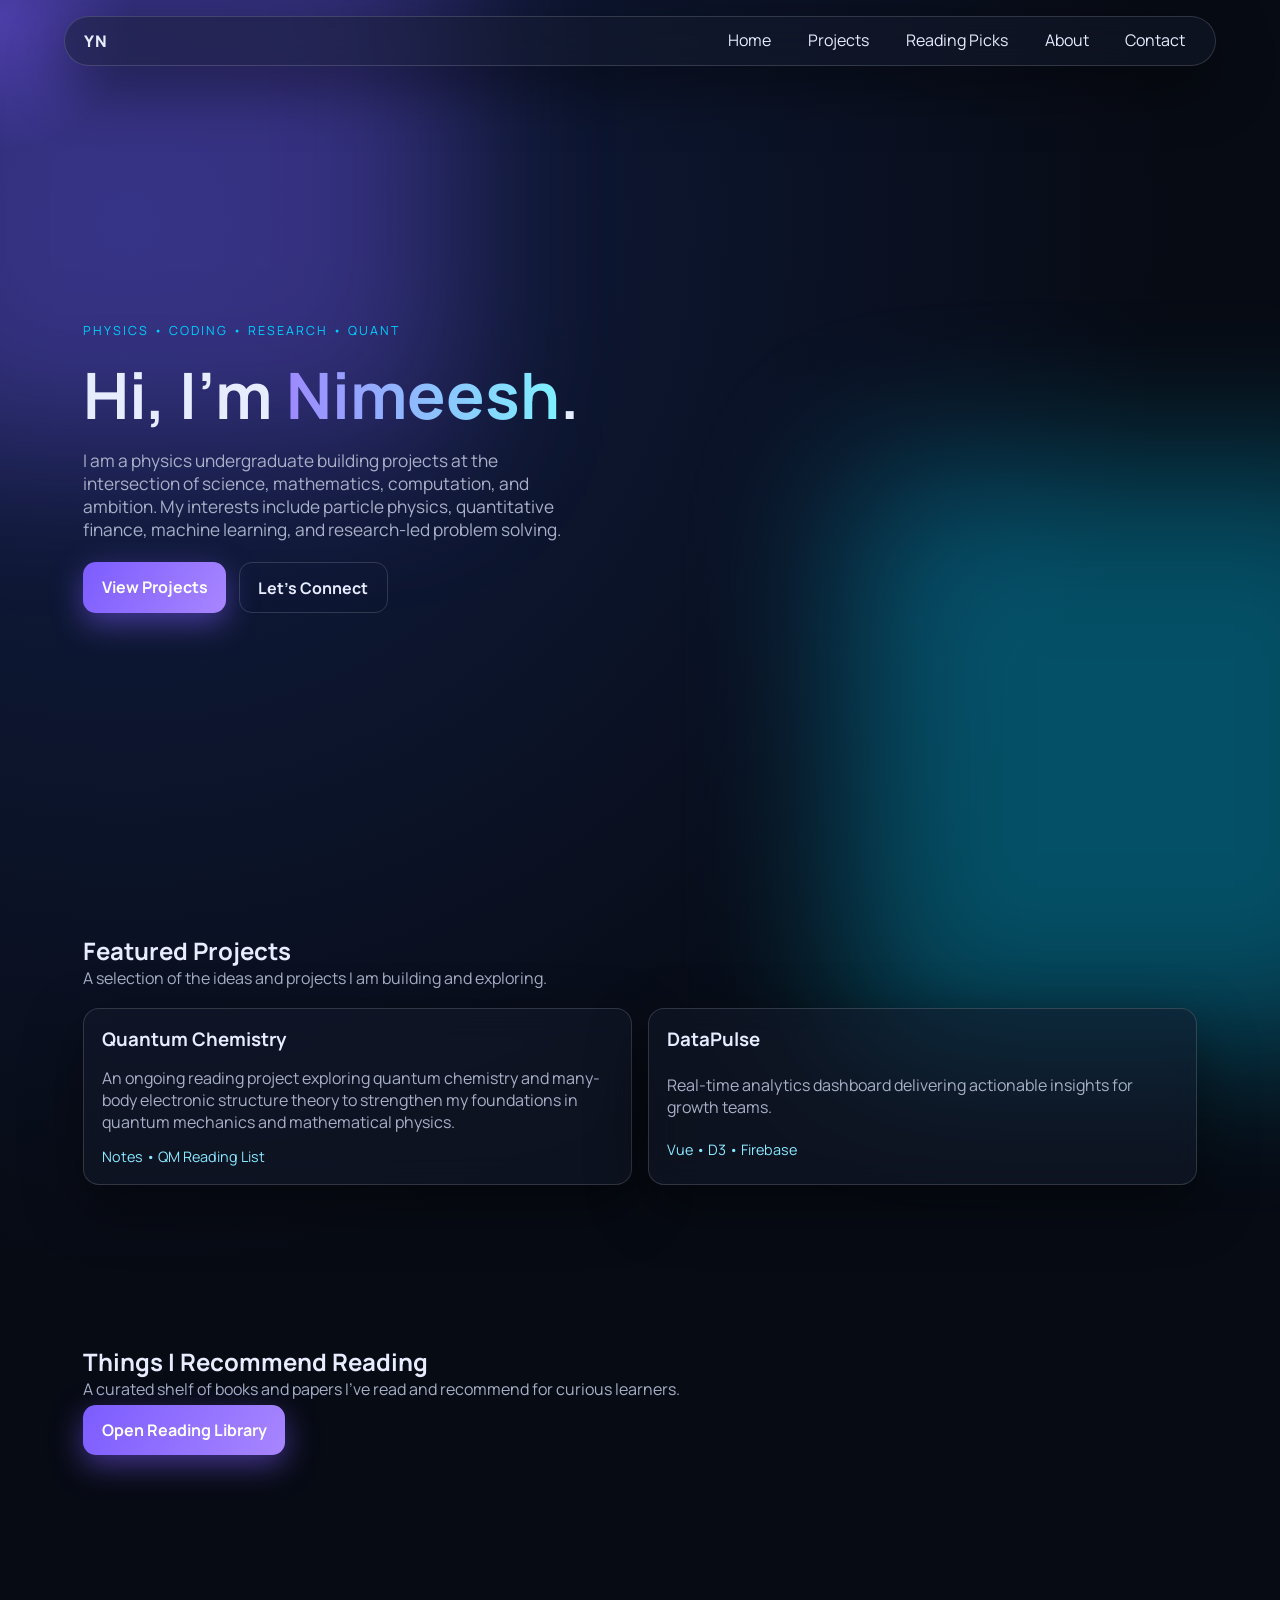
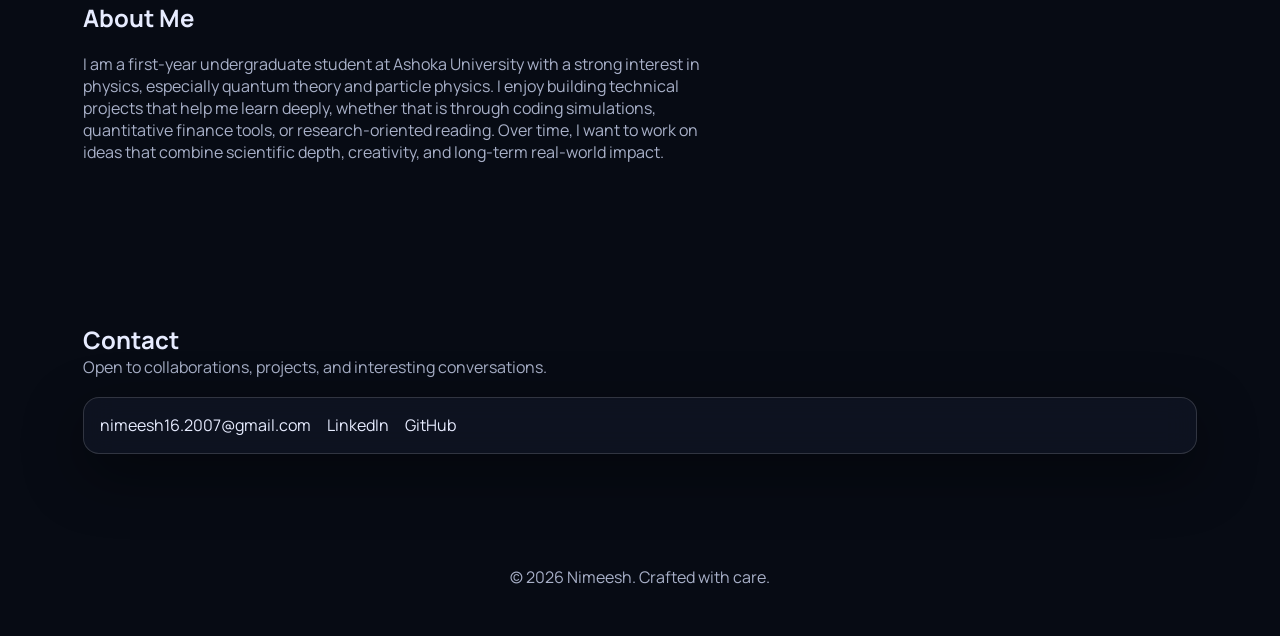
==== commit 2f3c95e5: "Revise portfolio details for Nimeesh Updated personal information and project descriptions in the po" ====
--- a/index.html
+++ b/index.html
@@ -4,9 +4,9 @@
 <head>
     <meta charset="UTF-8" />
     <meta name="viewport" content="width=device-width, initial-scale=1.0" />
-    <title>Portfolio | Your Name</title>
+    <title>Portfolio | Nimeesh</title>
     <meta name="description"
-        content="Professional personal website to showcase projects, skills, and contact information." />
+        content="Personal portfolio of Nimeesh, a physics undergraduate interested in particle physics, quantitative finance, coding, and research-driven projects." />
     <link rel="preconnect" href="https://fonts.googleapis.com" />
     <link rel="preconnect" href="https://fonts.gstatic.com" crossorigin />
     <link href="https://fonts.googleapis.com/css2?family=Manrope:wght@400;500;700;800&display=swap" rel="stylesheet" />
@@ -34,11 +34,12 @@
 
     <main id="home" data-page class="page active">
         <section class="hero section reveal">
-            <p class="eyebrow">Digital Portfolio</p>
-            <h1>Hi, I'm <span class="text-gradient">Your Name</span>.</h1>
+            <p class="eyebrow">Physics • Coding • Research • Quant</p>
+            <h1>Hi, I'm <span class="text-gradient">Nimeesh</span>.</h1>
             <p class="lead">
-                I build polished digital experiences with performance, motion, and purpose.
-                Explore my projects and journey below.
+                 I am a physics undergraduate building projects at the intersection of
+                 science, mathematics, computation, and ambition. My interests include
+                 particle physics, quantitative finance, machine learning, and research-led problem solving.
             </p>
             <div class="cta-group">
                 <a class="btn btn-primary" href="#projects">View Projects</a>
@@ -49,23 +50,18 @@
         <section id="projects" class="section reveal">
             <div class="section-head">
                 <h2>Featured Projects</h2>
-                <p>A curated collection of products, experiments, and client work.</p>
+                <p>A selection of the ideas and projects I am building and exploring.</p>
             </div>
 
             <div class="project-grid">
                 <a class="project-card glass floating card-link" href="quantum-chemistry.html">
                     <h3>Quantum Chemistry</h3>
                     <p>
-                        Deep-dive project page for your Quantum Chemistry notes and recommended subject
-                        readings.
+                        An ongoing reading project exploring quantum chemistry and many-body electronic
+                        structure theory to strengthen my foundations in quantum mechanics and mathematical physics.
                     </p>
                     <span>Notes • QM Reading List</span>
                 </a>
-                <article class="project-card glass floating">
-                    <h3>Pixel Commerce</h3>
-                    <p>Conversion-focused e-commerce storefront with dynamic recommendation engine.</p>
-                    <span>Next.js • Stripe • PostgreSQL</span>
-                </article>
                 <article class="project-card glass floating">
                     <h3>DataPulse</h3>
                     <p>Real-time analytics dashboard delivering actionable insights for growth teams.</p>
@@ -89,30 +85,32 @@
                 <h2>About Me</h2>
             </div>
             <p class="about-copy">
-                I'm a product-minded developer focused on crafting performant, intuitive, and
-                delightful web experiences. I combine strategy, clean architecture, and tasteful
-                motion to deliver solutions that feel premium.
+               I am a first-year undergraduate student at Ashoka University with a strong interest
+               in physics, especially quantum theory and particle physics. I enjoy building technical
+               projects that help me learn deeply, whether that is through coding simulations,
+               quantitative finance tools, or research-oriented reading. Over time, I want to work on
+               ideas that combine scientific depth, creativity, and long-term real-world impact.
             </p>
         </section>
 
         <section id="contact" class="section reveal">
             <div class="section-head">
                 <h2>Contact</h2>
-                <p>Open to freelance, full-time, and collaboration opportunities.</p>
+                <p>Open to collaborations, projects, and interesting conversations.</p>
             </div>
             <div class="contact-panel glass">
-                <a href="mailto:you@example.com">you@example.com</a>
-                <a href="https://www.linkedin.com" target="_blank" rel="noreferrer">LinkedIn</a>
-                <a href="https://github.com" target="_blank" rel="noreferrer">GitHub</a>
+                <a href="mailto:nimeesh16.2007@gmail.com">nimeesh16.2007@gmail.com</a>
+                <a href="https://www.linkedin.com/in/nimeesh-s-k-112713327/" target="_blank" rel="noreferrer">LinkedIn</a>
+                <a href="https://github.com/SeasonalError" target="_blank" rel="noreferrer">GitHub</a>
             </div>
         </section>
     </main>
 
     <footer class="site-footer">
-        <p>© <span id="year"></span> Your Name. Crafted with care.</p>
+        <p>© <span id="year"></span> Nimeesh. Crafted with care.</p>
     </footer>
 
     <script src="script.js"></script>
 </body>
 
-</html>+</html>
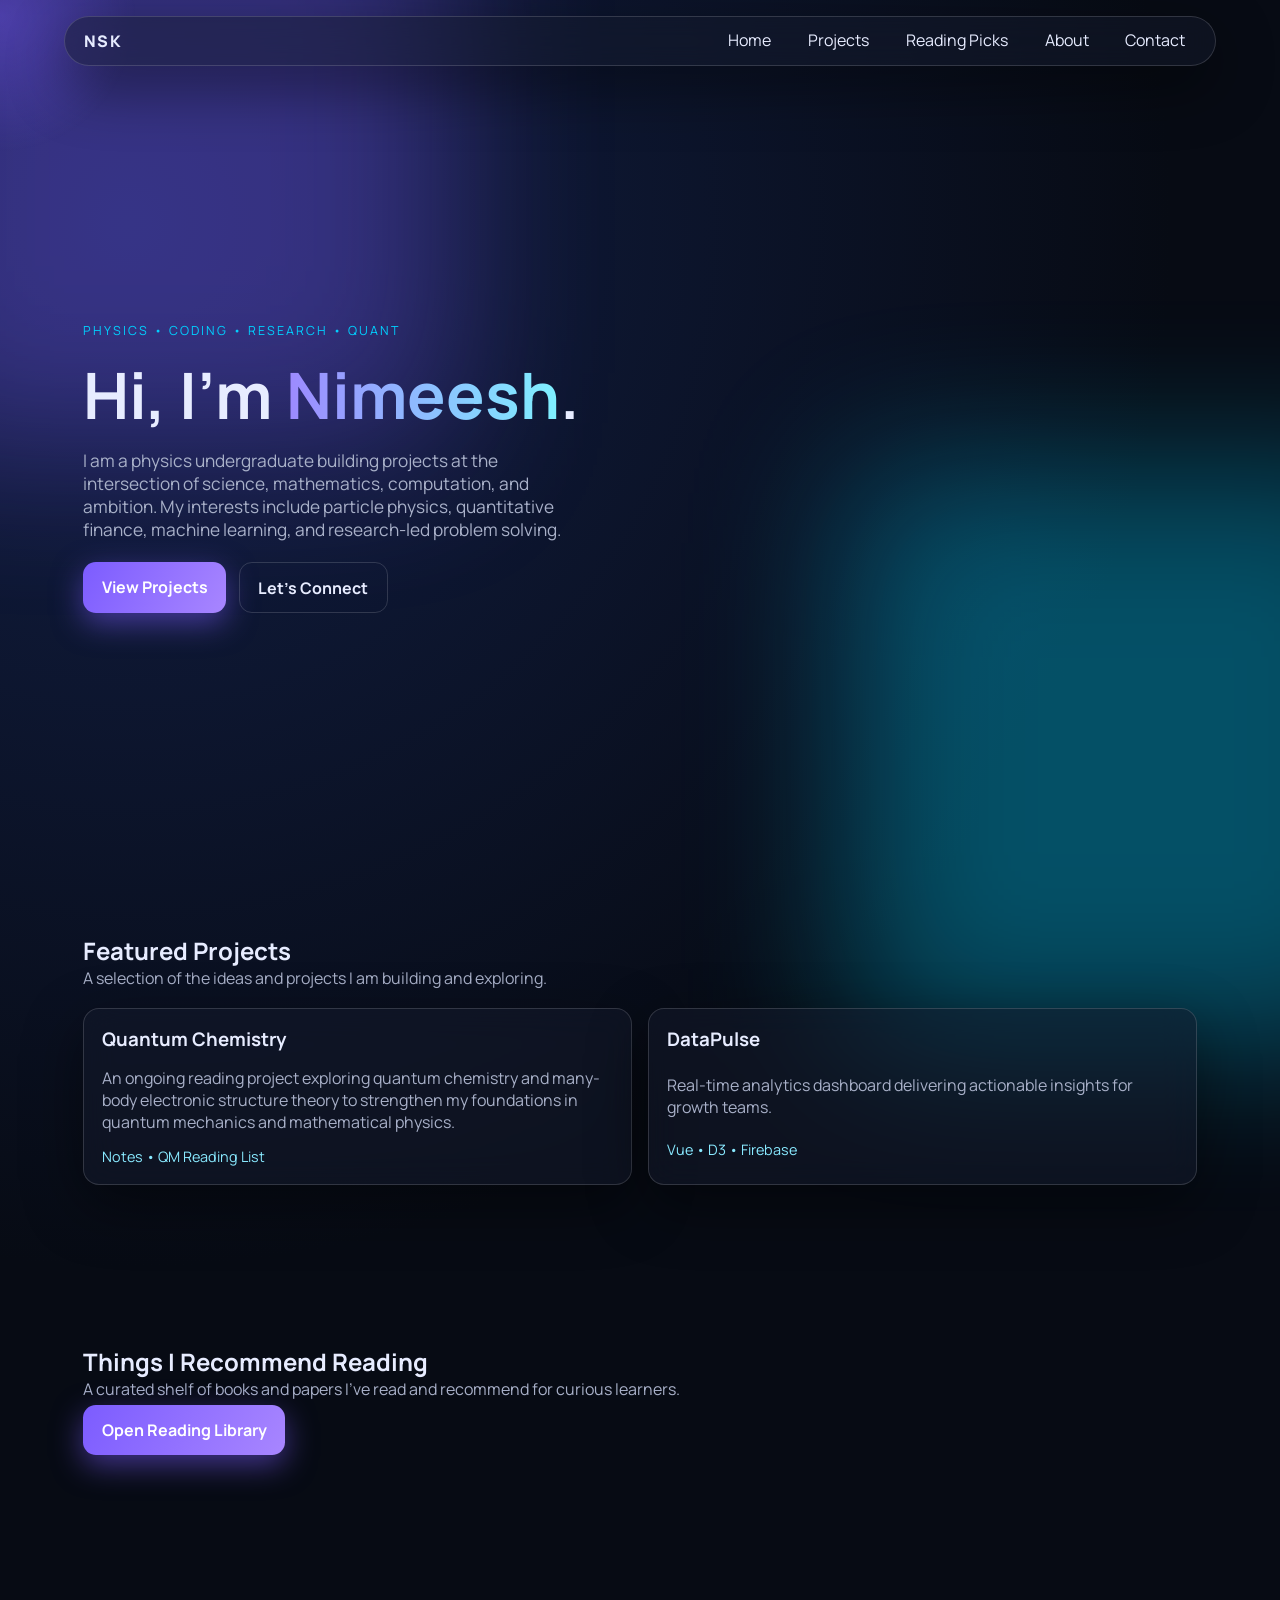
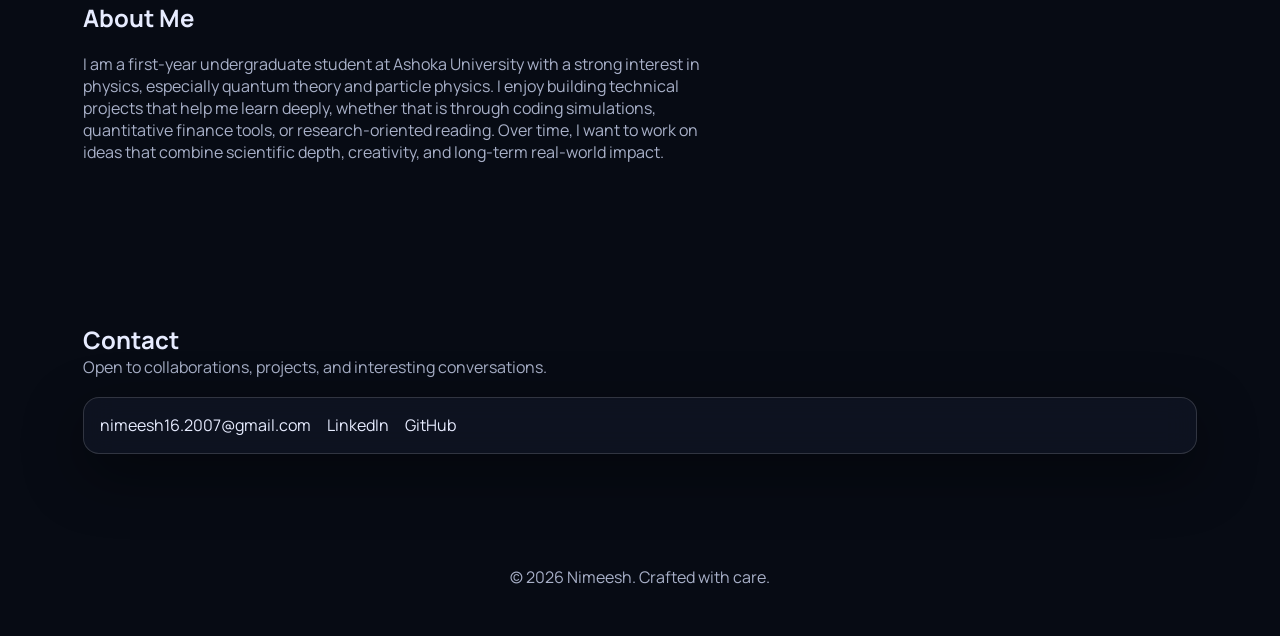
==== commit ac8c1cde: "Update index.html" ====
--- a/index.html
+++ b/index.html
@@ -17,7 +17,7 @@
     <div class="cursor-glow" aria-hidden="true"></div>
 
     <header class="site-header glass">
-        <a class="brand" href="index.html#home">YN</a>
+        <a class="brand" href="index.html#home">NSK</a>
         <nav>
             <button class="menu-toggle" aria-expanded="false" aria-controls="primary-nav">
                 Menu
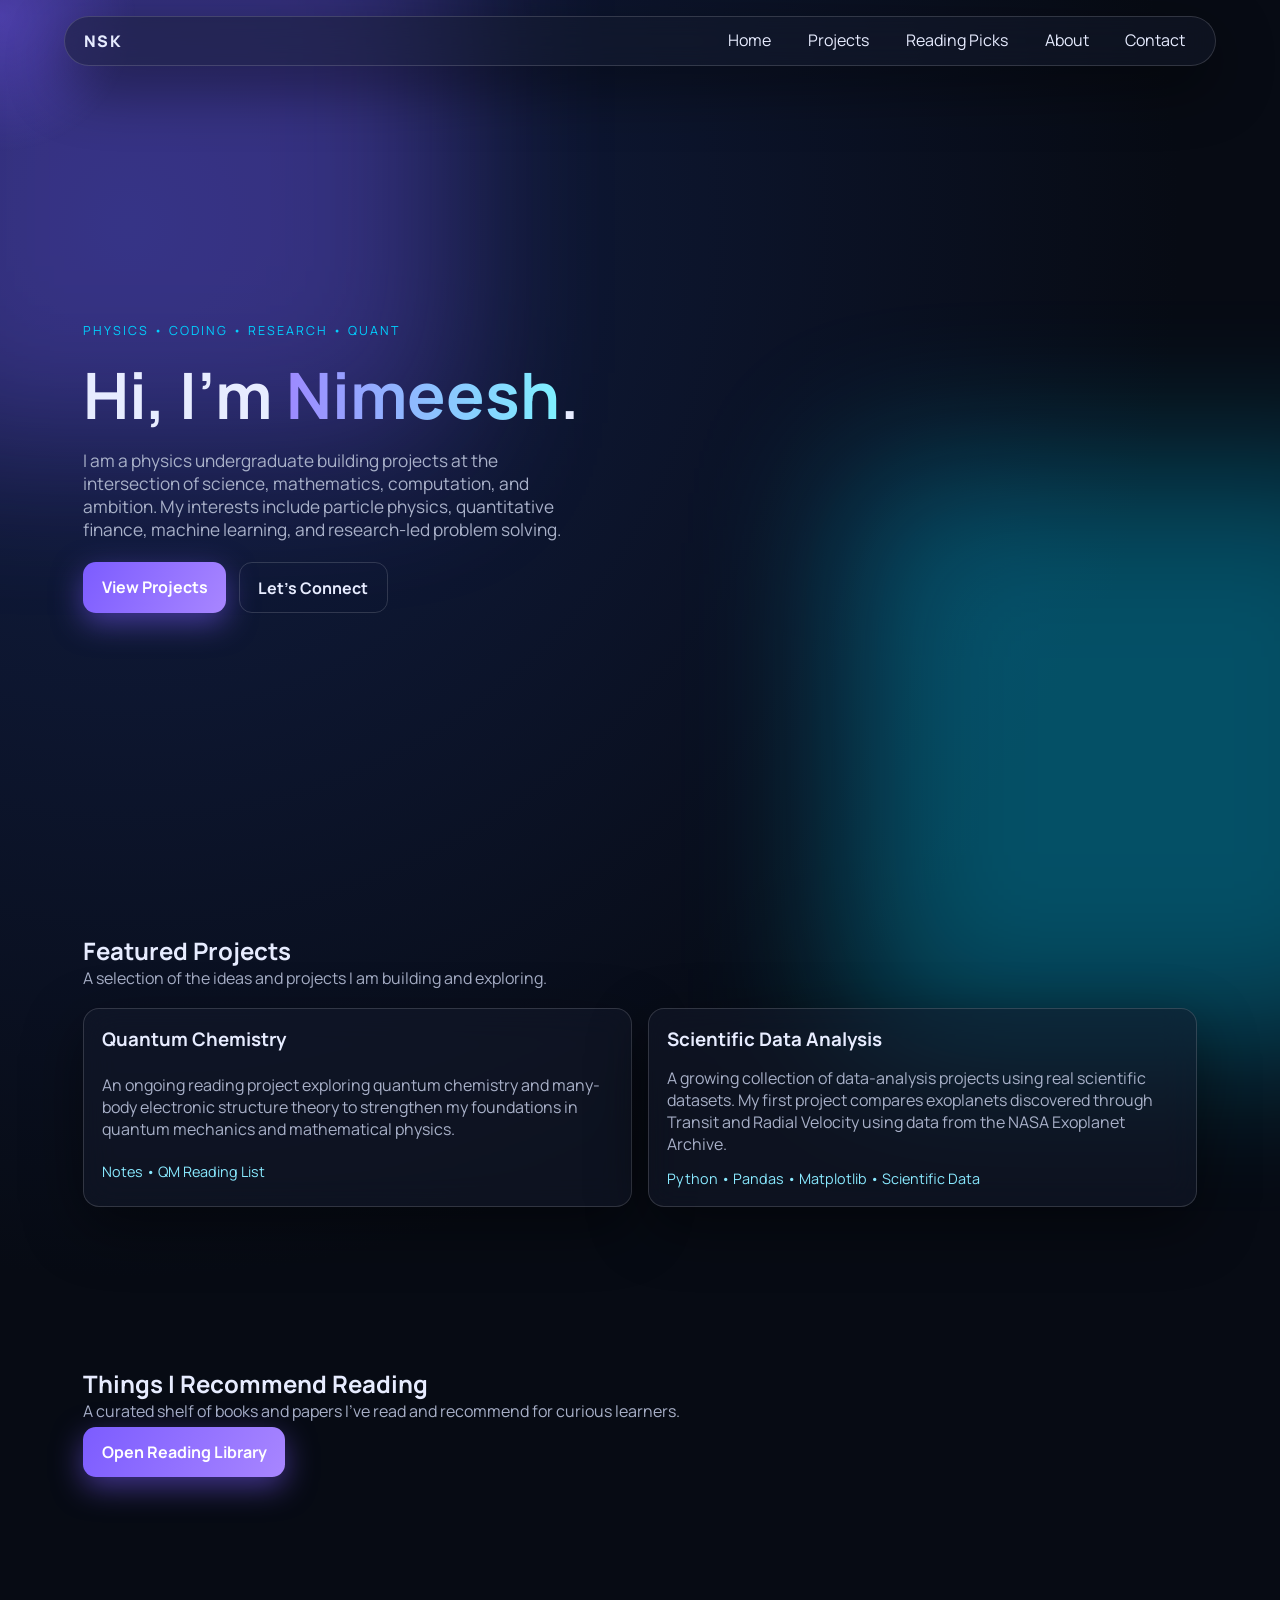
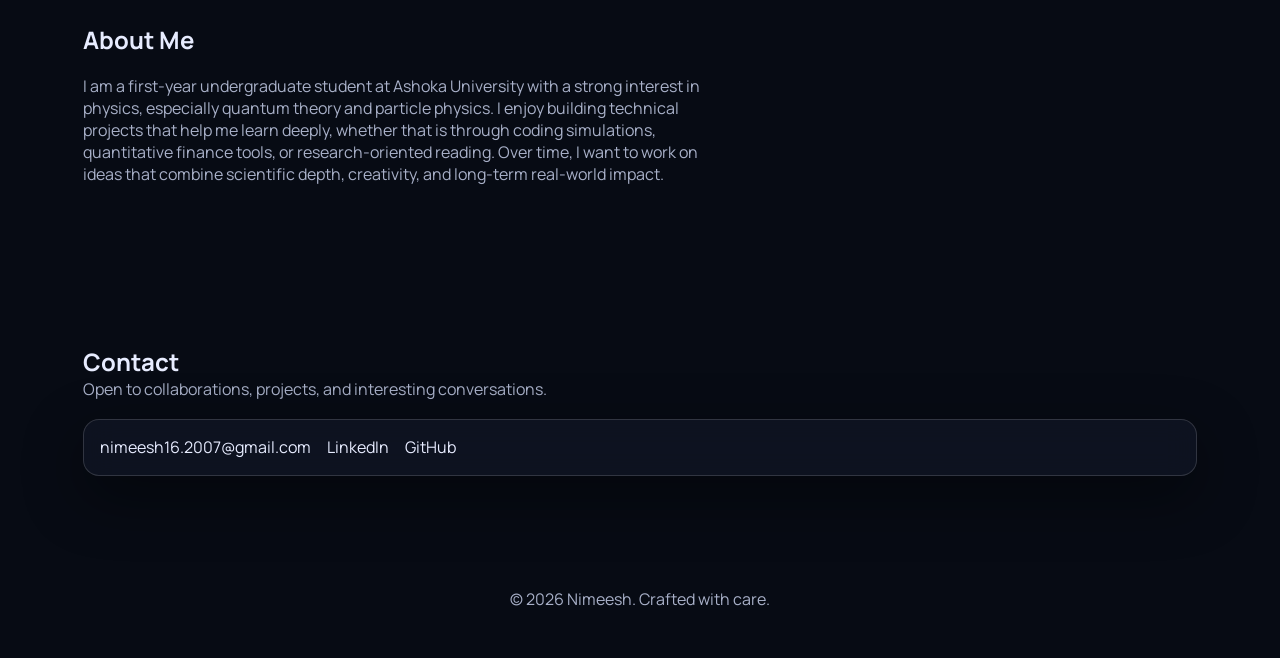
==== commit 5e4d4791: "Update portfolio with new project section Added new project 'Scientific Data Analysis' to the portfo" ====
--- a/index.html
+++ b/index.html
@@ -62,11 +62,19 @@
                     </p>
                     <span>Notes • QM Reading List</span>
                 </a>
-                <article class="project-card glass floating">
-                    <h3>DataPulse</h3>
-                    <p>Real-time analytics dashboard delivering actionable insights for growth teams.</p>
-                    <span>Vue • D3 • Firebase</span>
-                </article>
+                <a class="project-card glass floating card-link" href="data-analysis.html">
+
+                    <h3>Scientific Data Analysis</h3>
+
+                    <p>
+                        A growing collection of data-analysis projects using real scientific
+                        datasets. My first project compares exoplanets discovered through
+                        Transit and Radial Velocity using data from the NASA Exoplanet Archive.
+                    </p>
+
+                    <span>Python • Pandas • Matplotlib • Scientific Data</span>
+
+                </a>
             </div>
         </section>
 
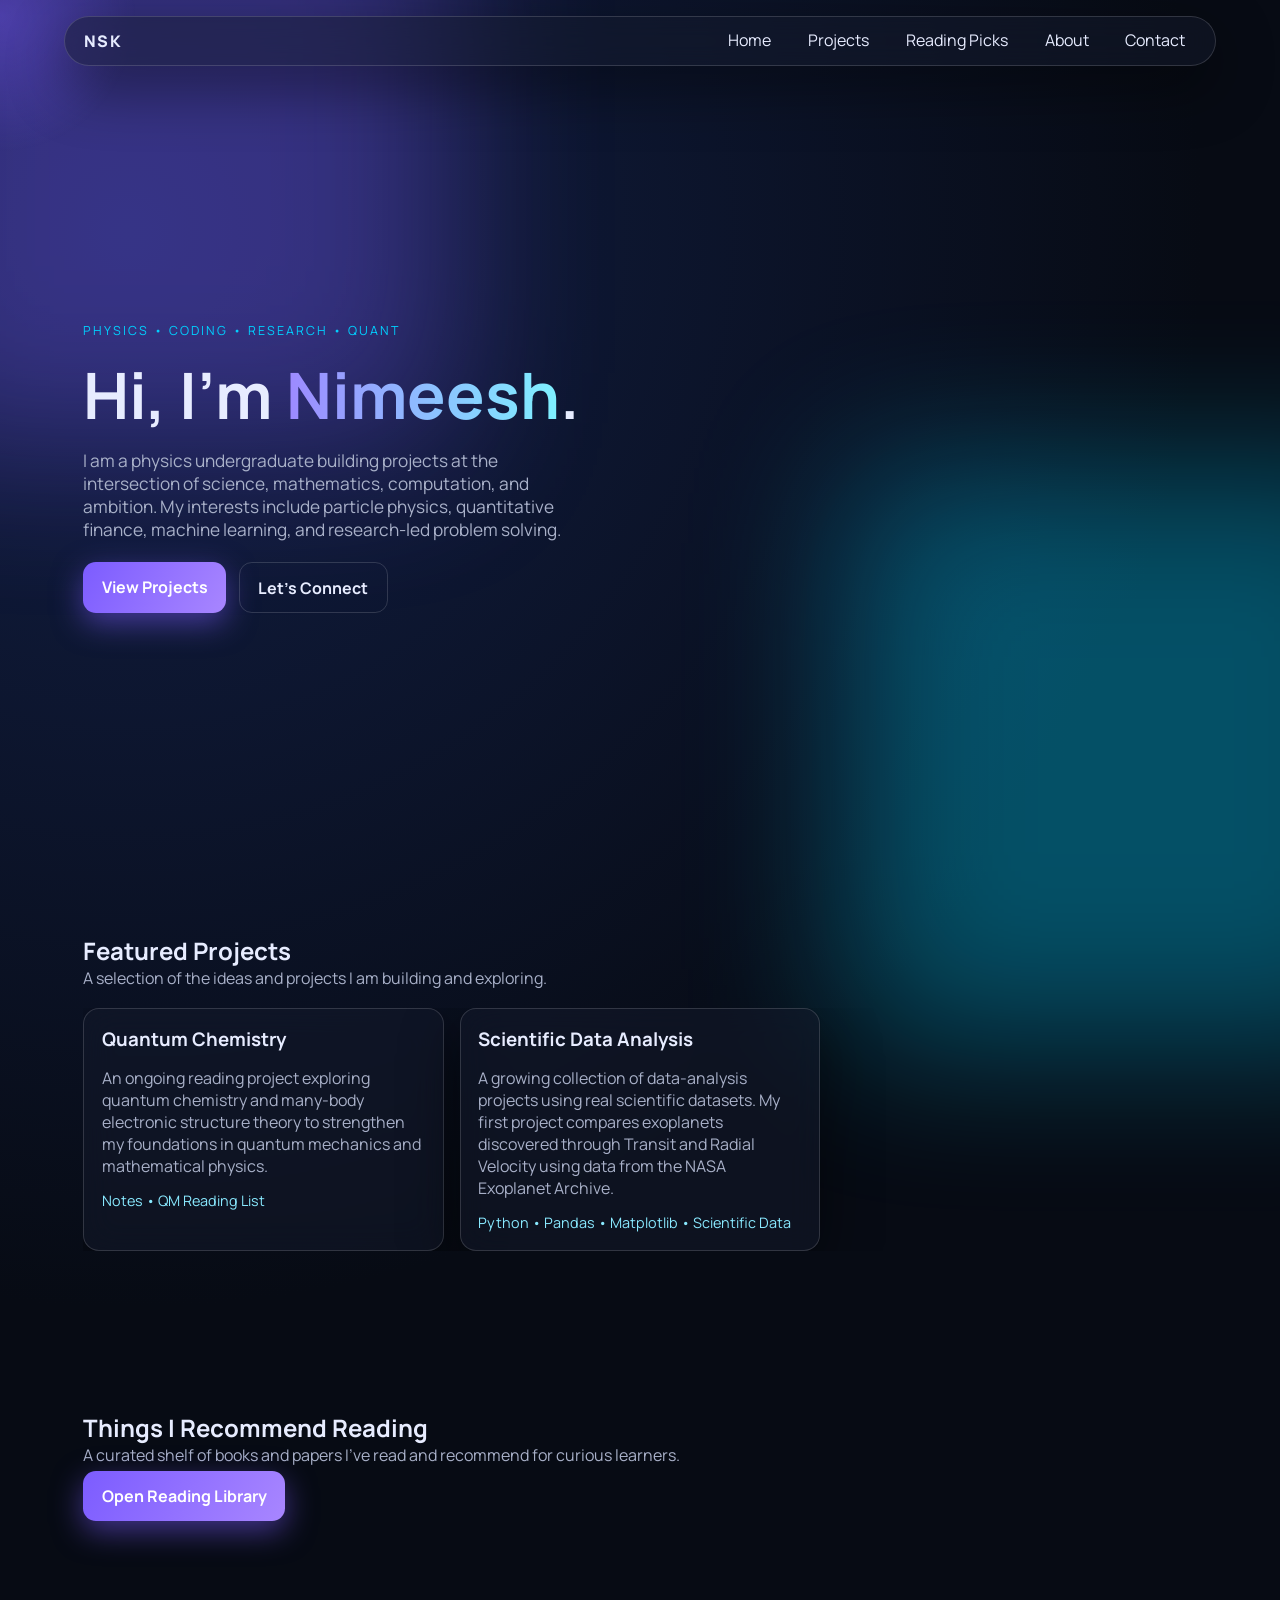
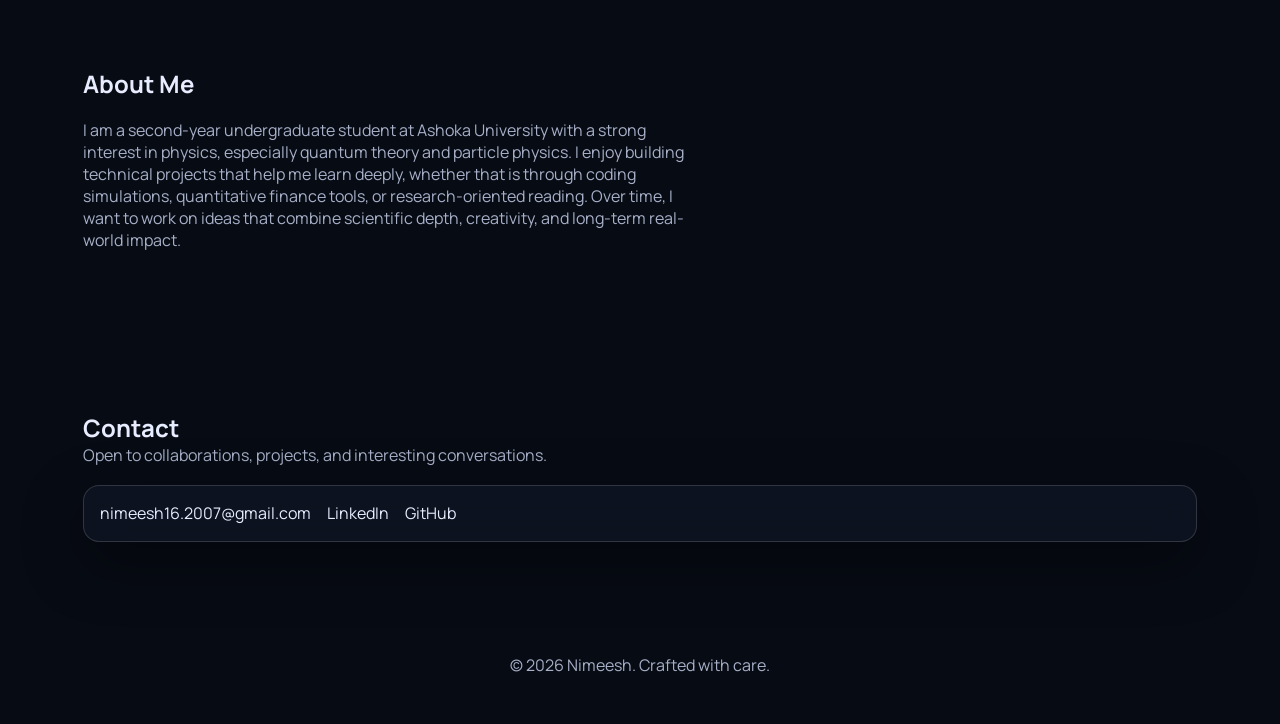
==== commit 8d7906b2: "Update index.html" ====
--- a/index.html
+++ b/index.html
@@ -93,7 +93,7 @@
                 <h2>About Me</h2>
             </div>
             <p class="about-copy">
-               I am a first-year undergraduate student at Ashoka University with a strong interest
+               I am a second-year undergraduate student at Ashoka University with a strong interest
                in physics, especially quantum theory and particle physics. I enjoy building technical
                projects that help me learn deeply, whether that is through coding simulations,
                quantitative finance tools, or research-oriented reading. Over time, I want to work on
--- a/styles.css
+++ b/styles.css
@@ -22,7 +22,9 @@
     min-height: 100vh;
     font-family: "Manrope", system-ui, sans-serif;
     color: var(--text);
-    background: radial-gradient(circle at 10% 10%, #121f46, #070b14 45%), var(--bg);
+    background:
+        radial-gradient(circle at 10% 10%, #121f46, #070b14 45%),
+        var(--bg);
     overflow-x: hidden;
 }
 
@@ -53,7 +55,6 @@
 }
 
 @keyframes drift {
-
     0%,
     100% {
         transform: translate3d(0, 0, 0) scale(1);
@@ -63,11 +64,16 @@
         transform: translate3d(3rem, -2rem, 0) scale(1.1);
     }
 }
+
+/* ==========================================================
+   GENERAL GLASS EFFECT
+   ========================================================== */
 
 .glass {
     background: var(--panel);
     border: 1px solid var(--line);
     backdrop-filter: blur(16px);
+    -webkit-backdrop-filter: blur(16px);
     box-shadow: var(--shadow);
 }
 
@@ -76,12 +82,23 @@
     width: 20rem;
     height: 20rem;
     border-radius: 50%;
-    background: radial-gradient(circle, rgba(124, 92, 255, 0.35), transparent 60%);
+    background:
+        radial-gradient(
+            circle,
+            rgba(124, 92, 255, 0.35),
+            transparent 60%
+        );
     pointer-events: none;
     z-index: -1;
     transform: translate(-50%, -50%);
-    transition: left 0.18s ease, top 0.18s ease;
-}
+    transition:
+        left 0.18s ease,
+        top 0.18s ease;
+}
+
+/* ==========================================================
+   HEADER AND NAVIGATION
+   ========================================================== */
 
 .site-header {
     position: sticky;
@@ -110,6 +127,7 @@
     border: 1px solid var(--line);
     border-radius: 0.8rem;
     padding: 0.4rem 0.8rem;
+    cursor: pointer;
 }
 
 .nav-links {
@@ -125,7 +143,9 @@
     text-decoration: none;
     padding: 0.4rem 0.65rem;
     border-radius: 0.6rem;
-    transition: background 0.25s ease, transform 0.25s ease;
+    transition:
+        background 0.25s ease,
+        transform 0.25s ease;
 }
 
 .nav-links a:hover {
@@ -133,16 +153,26 @@
     transform: translateY(-2px);
 }
 
+/* ==========================================================
+   PAGE TRANSITIONS
+   ========================================================== */
+
 .page {
     opacity: 0;
     transform: translateY(20px) scale(0.98);
-    transition: opacity 0.6s ease, transform 0.6s ease;
+    transition:
+        opacity 0.6s ease,
+        transform 0.6s ease;
 }
 
 .page.active {
     opacity: 1;
     transform: translateY(0) scale(1);
 }
+
+/* ==========================================================
+   SECTIONS AND HERO
+   ========================================================== */
 
 .section {
     max-width: 72rem;
@@ -179,6 +209,7 @@
 .text-gradient {
     background: linear-gradient(90deg, #9d89ff, #7ef1ff);
     -webkit-background-clip: text;
+    background-clip: text;
     color: transparent;
 }
 
@@ -187,6 +218,10 @@
     max-width: 46ch;
     font-size: 1.08rem;
 }
+
+/* ==========================================================
+   GENERAL BUTTONS
+   ========================================================== */
 
 .cta-group {
     display: flex;
@@ -199,7 +234,9 @@
     font-weight: 700;
     padding: 0.85rem 1.15rem;
     border-radius: 0.8rem;
-    transition: transform 0.25s ease, box-shadow 0.25s ease;
+    transition:
+        transform 0.25s ease,
+        box-shadow 0.25s ease;
 }
 
 .btn:hover {
@@ -208,7 +245,12 @@
 
 .btn-primary {
     color: white;
-    background: linear-gradient(120deg, var(--accent), #a886ff);
+    background:
+        linear-gradient(
+            120deg,
+            var(--accent),
+            #a886ff
+        );
     box-shadow: 0 10px 30px rgba(124, 92, 255, 0.5);
 }
 
@@ -216,6 +258,10 @@
     color: var(--text);
     border: 1px solid var(--line);
 }
+
+/* ==========================================================
+   SECTION HEADINGS
+   ========================================================== */
 
 .section-head {
     margin-bottom: 1.2rem;
@@ -227,17 +273,62 @@
     max-width: 62ch;
 }
 
+/* ==========================================================
+   PROJECT CAROUSEL
+   ========================================================== */
+
+.project-carousel {
+    position: relative;
+    width: 100%;
+    display: flex;
+    align-items: center;
+    gap: 0.85rem;
+}
+
+/*
+The project grid now acts as the horizontal carousel track.
+*/
+
 .project-grid {
-    display: grid;
-    grid-template-columns: repeat(auto-fit, minmax(220px, 1fr));
+    display: flex;
+    align-items: stretch;
     gap: 1rem;
-}
+    width: 100%;
+    min-width: 0;
+
+    overflow-x: auto;
+    overflow-y: visible;
+
+    scroll-behavior: smooth;
+    scroll-snap-type: x mandatory;
+    overscroll-behavior-inline: contain;
+
+    scrollbar-width: none;
+    -ms-overflow-style: none;
+    -webkit-overflow-scrolling: touch;
+}
+
+.project-grid::-webkit-scrollbar {
+    display: none;
+}
+
+/*
+Three cards are displayed at once on desktop.
+*/
 
 .project-card {
+    flex: 0 0 calc((100% - 2rem) / 3);
+    min-width: 0;
+
     border-radius: 1rem;
     padding: 1.1rem;
-    display: grid;
+
+    display: flex;
+    flex-direction: column;
     gap: 0.9rem;
+
+    scroll-snap-align: start;
+    scroll-snap-stop: always;
 }
 
 .project-card p {
@@ -249,6 +340,103 @@
     font-size: 0.9rem;
 }
 
+/* ==========================================================
+   PROJECT LINKS
+   ========================================================== */
+
+.project-links {
+    display: flex;
+    align-items: center;
+    flex-wrap: wrap;
+    gap: 0.75rem;
+    margin-top: auto;
+    padding-top: 0.4rem;
+}
+
+.project-links a {
+    display: inline-block;
+    color: var(--text);
+    text-decoration: none;
+
+    padding: 0.55rem 0.8rem;
+    border: 1px solid var(--line);
+    border-radius: 0.6rem;
+
+    transition:
+        transform 0.25s ease,
+        border-color 0.25s ease,
+        background 0.25s ease;
+}
+
+.project-links a:hover {
+    transform: translateY(-2px);
+    border-color: var(--accent-2);
+    background: rgba(0, 208, 255, 0.08);
+}
+
+/* ==========================================================
+   CAROUSEL ARROWS
+   ========================================================== */
+
+.project-arrow {
+    flex: 0 0 auto;
+
+    width: 2.8rem;
+    height: 2.8rem;
+
+    display: grid;
+    place-items: center;
+
+    padding: 0;
+    border-radius: 50%;
+    border: 1px solid var(--line);
+
+    background: rgba(20, 26, 44, 0.88);
+    color: var(--text);
+
+    font-family: inherit;
+    font-size: 1.35rem;
+    line-height: 1;
+
+    cursor: pointer;
+
+    backdrop-filter: blur(12px);
+    -webkit-backdrop-filter: blur(12px);
+
+    box-shadow: 0 8px 24px rgba(0, 0, 0, 0.25);
+
+    transition:
+        transform 0.2s ease,
+        border-color 0.2s ease,
+        background 0.2s ease,
+        opacity 0.2s ease;
+}
+
+.project-arrow:hover {
+    transform: scale(1.08);
+    border-color: var(--accent-2);
+    background: rgba(124, 92, 255, 0.38);
+}
+
+.project-arrow:active {
+    transform: scale(0.96);
+}
+
+.project-arrow:focus-visible {
+    outline: 2px solid var(--accent-2);
+    outline-offset: 3px;
+}
+
+.project-arrow:disabled {
+    opacity: 0.3;
+    cursor: not-allowed;
+    transform: none;
+}
+
+/* ==========================================================
+   PROJECT CARD FLOATING ANIMATION
+   ========================================================== */
+
 .floating {
     animation: bob 5s ease-in-out infinite;
 }
@@ -261,8 +449,11 @@
     animation-delay: -3.1s;
 }
 
+.floating:nth-child(4) {
+    animation-delay: -4.2s;
+}
+
 @keyframes bob {
-
     0%,
     100% {
         transform: translateY(0);
@@ -273,6 +464,10 @@
     }
 }
 
+/* ==========================================================
+   CONTACT SECTION
+   ========================================================== */
+
 .contact-panel {
     border-radius: 1rem;
     padding: 1rem;
@@ -291,6 +486,10 @@
 .contact-panel a:hover {
     border-color: currentColor;
 }
+
+/* ==========================================================
+   FOOTER
+   ========================================================== */
 
 .site-footer {
     padding: 2rem 1rem 3rem;
@@ -298,16 +497,82 @@
     color: var(--muted);
 }
 
+/* ==========================================================
+   SCROLL REVEAL ANIMATION
+   ========================================================== */
+
 .reveal {
     opacity: 0;
     transform: translateY(26px);
-    transition: opacity 0.6s ease, transform 0.6s ease;
+    transition:
+        opacity 0.6s ease,
+        transform 0.6s ease;
 }
 
 .reveal.visible {
     opacity: 1;
     transform: translateY(0);
 }
+
+/* ==========================================================
+   CARD LINKS
+   ========================================================== */
+
+.card-link {
+    text-decoration: none;
+    color: inherit;
+}
+
+.card-link:hover {
+    border-color: rgba(126, 241, 255, 0.5);
+}
+
+.always-open {
+    display: flex;
+}
+
+/* ==========================================================
+   QUANTUM THEME
+   ========================================================== */
+
+.quantum-theme {
+    background:
+        radial-gradient(
+            circle at 8% 10%,
+            #1e2e66,
+            #070b14 45%
+        ),
+        var(--bg);
+}
+
+.quantum-theme::before {
+    background: #7c5cff;
+}
+
+.quantum-theme::after {
+    background: #6af2ff;
+}
+
+.quantum-theme .hero h1::after {
+    content: " ⚛";
+    color: #7ef1ff;
+}
+
+/* ==========================================================
+   TABLET LAYOUT
+   Two cards visible
+   ========================================================== */
+
+@media (max-width: 1000px) and (min-width: 761px) {
+    .project-card {
+        flex-basis: calc((100% - 1rem) / 2);
+    }
+}
+
+/* ==========================================================
+   MOBILE LAYOUT
+   One card visible
+   ========================================================== */
 
 @media (max-width: 760px) {
     .site-header {
@@ -322,47 +587,92 @@
         position: absolute;
         right: 1rem;
         top: 4rem;
+
         flex-direction: column;
+
         width: min(60vw, 13rem);
         padding: 0.8rem;
+
         border-radius: 0.8rem;
         background: #0f1731;
         border: 1px solid var(--line);
+
         display: none;
     }
 
     .nav-links.open {
         display: flex;
     }
-}
-
-
-.card-link {
-    text-decoration: none;
-    color: inherit;
-}
-
-.card-link:hover {
-    border-color: rgba(126, 241, 255, 0.5);
-}
-
-.always-open {
-    display: flex;
-}
-
-.quantum-theme {
-    background: radial-gradient(circle at 8% 10%, #1e2e66, #070b14 45%), var(--bg);
-}
-
-.quantum-theme::before {
-    background: #7c5cff;
-}
-
-.quantum-theme::after {
-    background: #6af2ff;
-}
-
-.quantum-theme .hero h1::after {
-    content: " ⚛";
-    color: #7ef1ff;
-}+
+    .project-carousel {
+        gap: 0.45rem;
+    }
+
+    .project-card {
+        flex-basis: 100%;
+    }
+
+    .project-arrow {
+        width: 2.35rem;
+        height: 2.35rem;
+        font-size: 1.05rem;
+    }
+
+    .project-links {
+        align-items: flex-start;
+    }
+}
+
+/* ==========================================================
+   VERY SMALL SCREENS
+   ========================================================== */
+
+@media (max-width: 460px) {
+    .section {
+        padding-left: 0.8rem;
+        padding-right: 0.8rem;
+    }
+
+    .project-carousel {
+        position: relative;
+        padding-bottom: 3.3rem;
+    }
+
+    .project-prev,
+    .project-next {
+        position: absolute;
+        bottom: 0;
+        z-index: 2;
+    }
+
+    .project-prev {
+        left: calc(50% - 3.1rem);
+    }
+
+    .project-next {
+        right: calc(50% - 3.1rem);
+    }
+
+    .project-card {
+        padding: 1rem;
+    }
+}
+
+/* ==========================================================
+   REDUCED MOTION ACCESSIBILITY
+   ========================================================== */
+
+@media (prefers-reduced-motion: reduce) {
+    html {
+        scroll-behavior: auto;
+    }
+
+    *,
+    *::before,
+    *::after {
+        animation-duration: 0.01ms !important;
+        animation-iteration-count: 1 !important;
+        transition-duration: 0.01ms !important;
+        scroll-behavior: auto !important;
+    }
+}
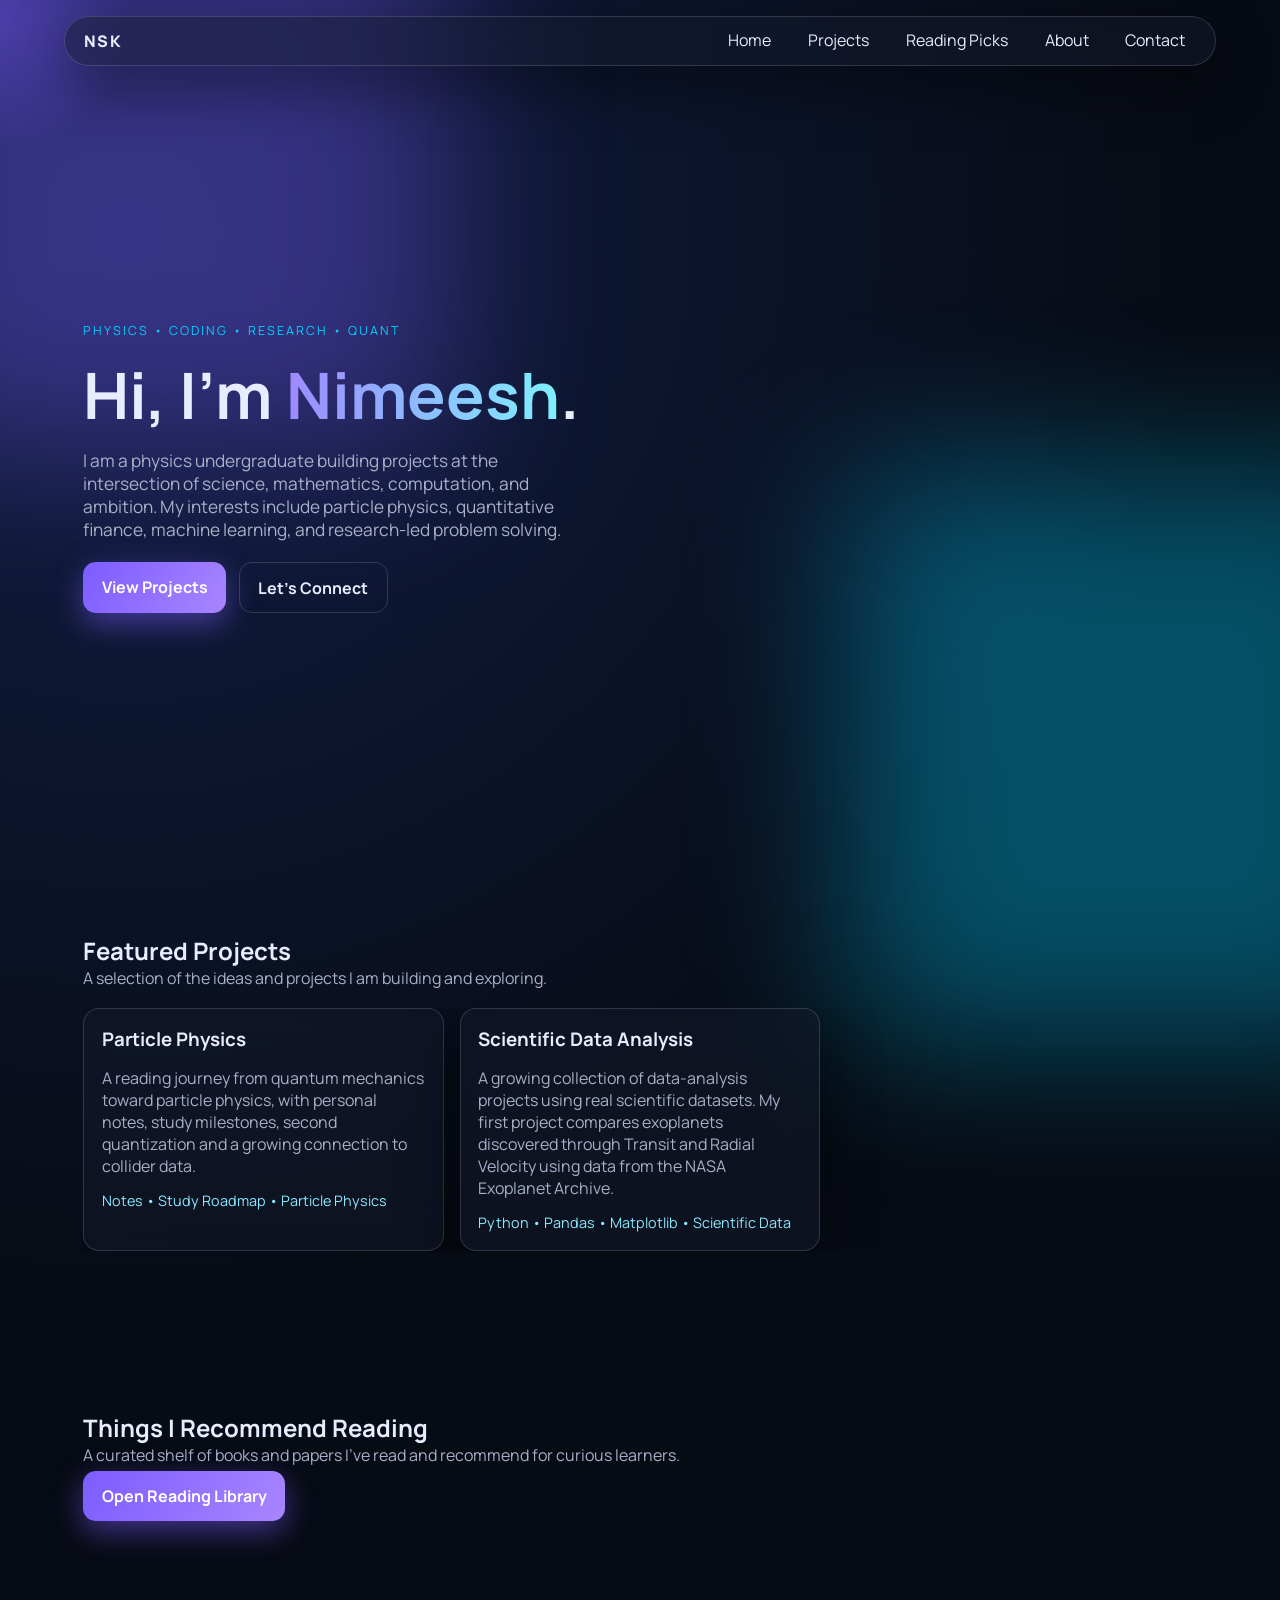
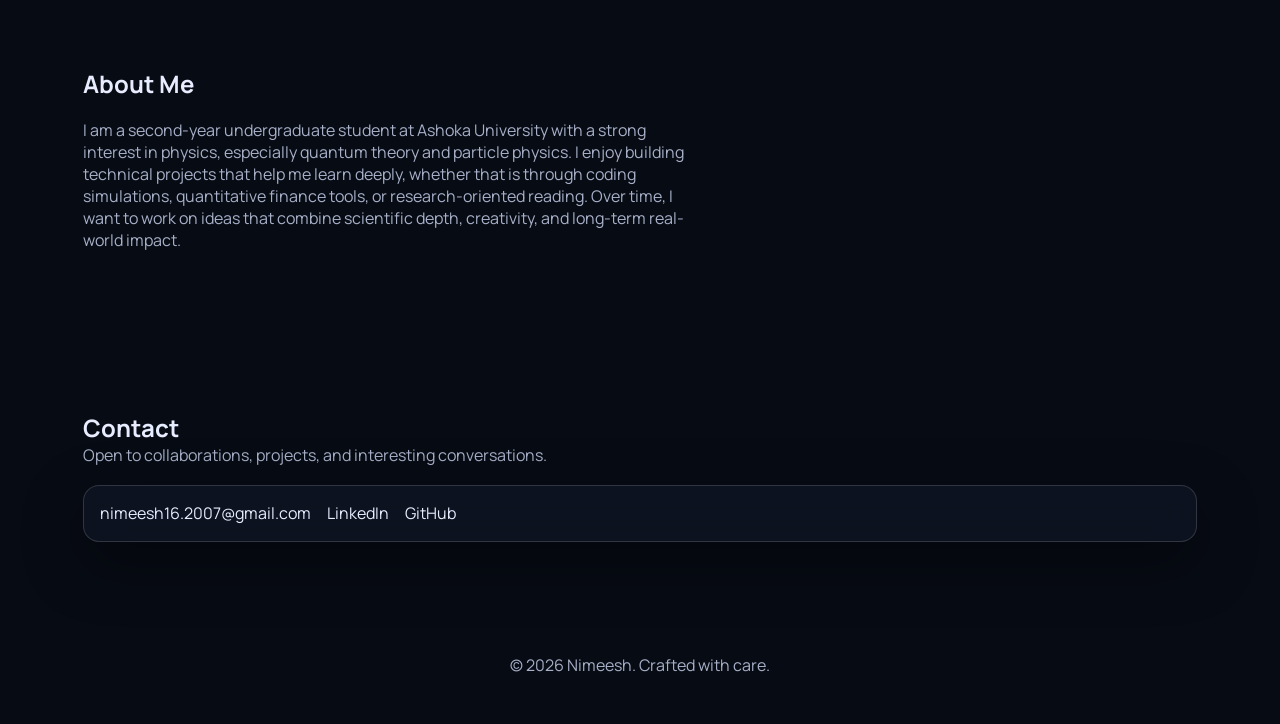
==== commit 7a9a26bb: "Build a cinematic particle physics reading page with study milestones" ====
--- a/index.html
+++ b/index.html
@@ -54,13 +54,13 @@
             </div>
 
             <div class="project-grid">
-                <a class="project-card glass floating card-link" href="quantum-chemistry.html">
-                    <h3>Quantum Chemistry</h3>
+                <a class="project-card glass floating card-link" href="particle-physics.html">
+                    <h3>Particle Physics</h3>
                     <p>
-                        An ongoing reading project exploring quantum chemistry and many-body electronic
-                        structure theory to strengthen my foundations in quantum mechanics and mathematical physics.
+                        A reading journey from quantum mechanics toward particle physics, with personal notes,
+                        study milestones, second quantization and a growing connection to collider data.
                     </p>
-                    <span>Notes • QM Reading List</span>
+                    <span>Notes • Study Roadmap • Particle Physics</span>
                 </a>
                 <a class="project-card glass floating card-link" href="data-analysis.html">
 
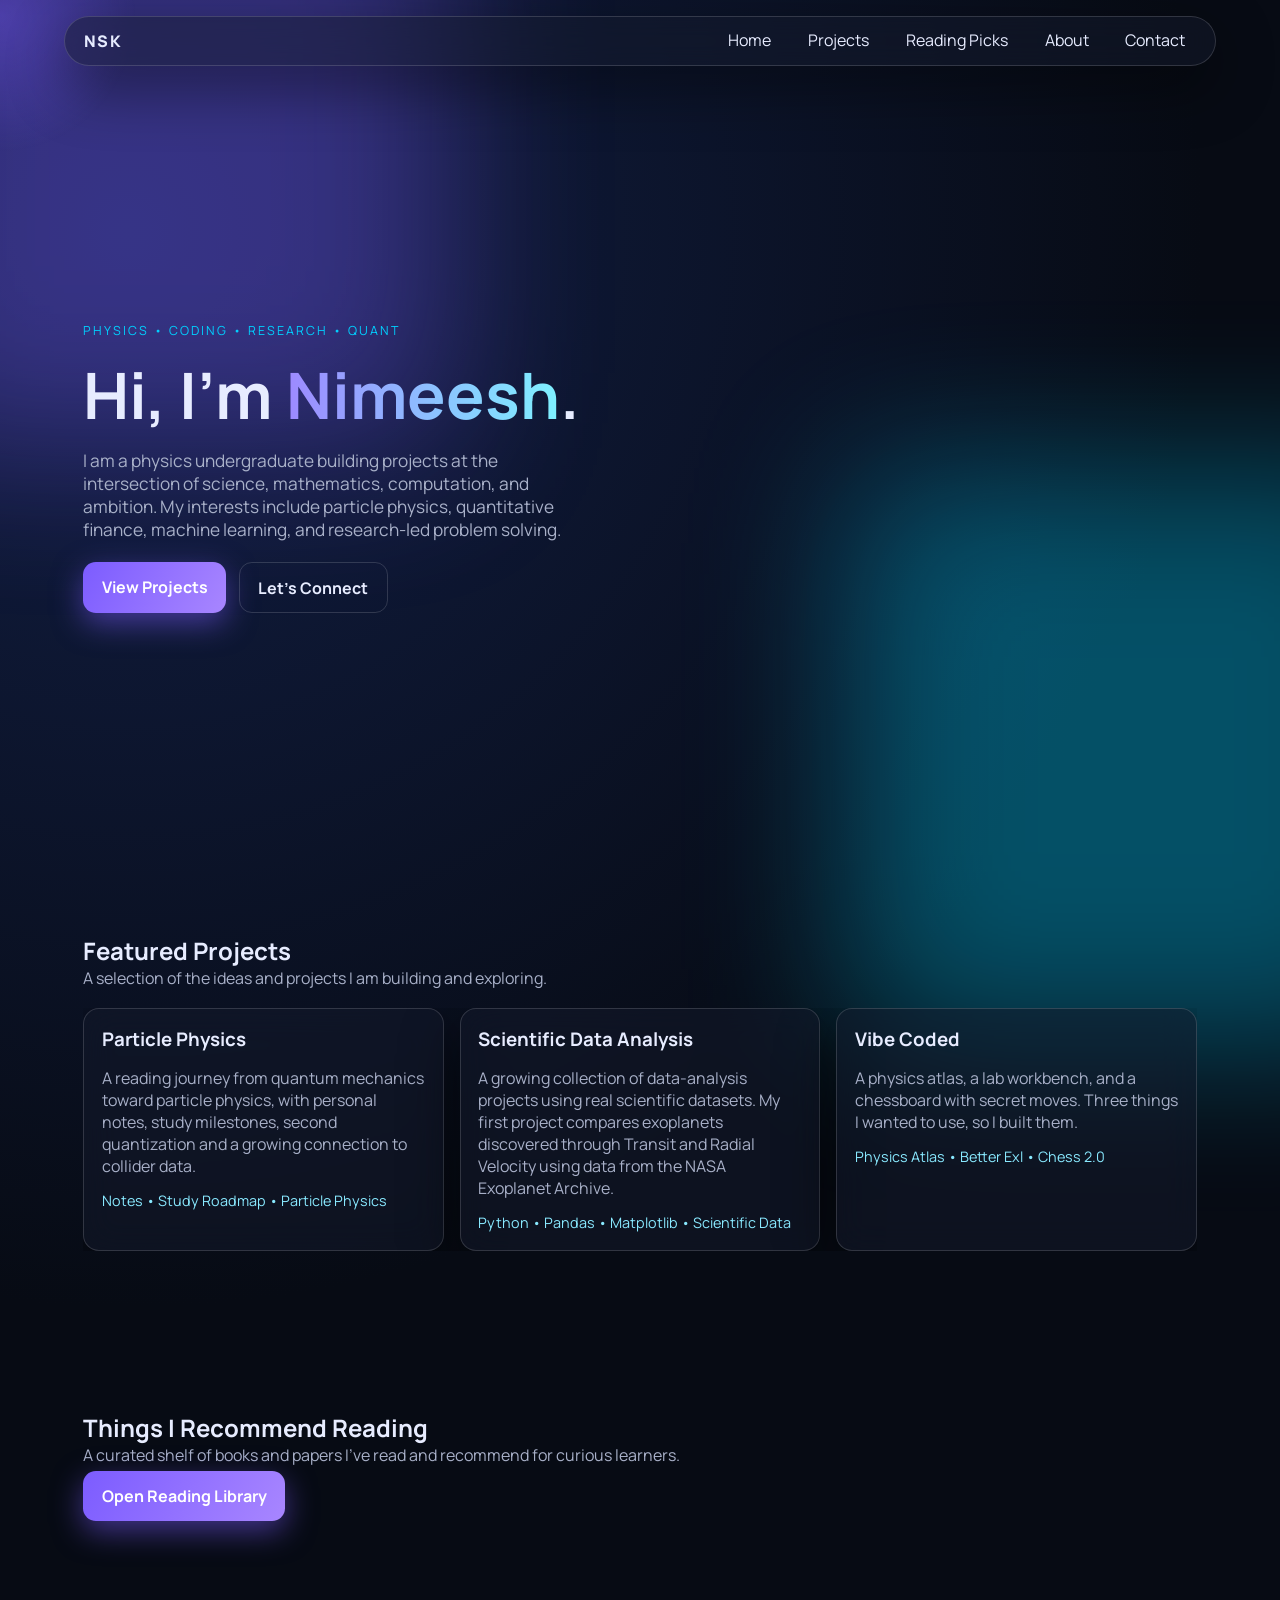
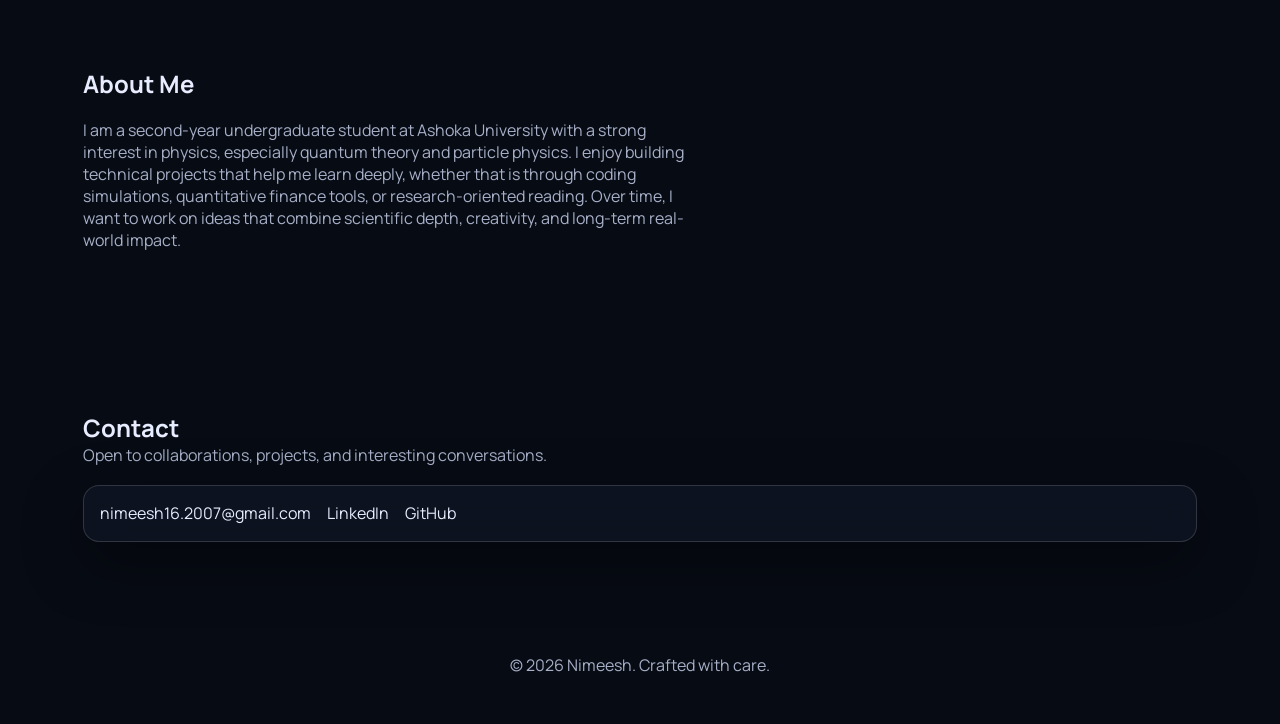
==== commit 54291217: "Add the Vibe Coded paper workshop to Featured Projects" ====
--- a/index.html
+++ b/index.html
@@ -75,6 +75,11 @@
                     <span>Python • Pandas • Matplotlib • Scientific Data</span>
 
                 </a>
+                <a class="project-card glass floating card-link" href="vibe-coded.html">
+                    <h3>Vibe Coded</h3>
+                    <p>A physics atlas, a lab workbench, and a chessboard with secret moves. Three things I wanted to use, so I built them.</p>
+                    <span>Physics Atlas • Better Exl • Chess 2.0</span>
+                </a>
             </div>
         </section>
 
--- a/styles.css
+++ b/styles.css
@@ -676,3 +676,13 @@
         scroll-behavior: auto !important;
     }
 }
+
+#projects { scroll-margin-top: 6rem; }
+
+@media (max-width: 1000px) {
+    #projects .project-grid {
+        display: grid;
+        grid-template-columns: repeat(auto-fit, minmax(min(100%, 16rem), 1fr));
+        overflow: visible;
+    }
+}
